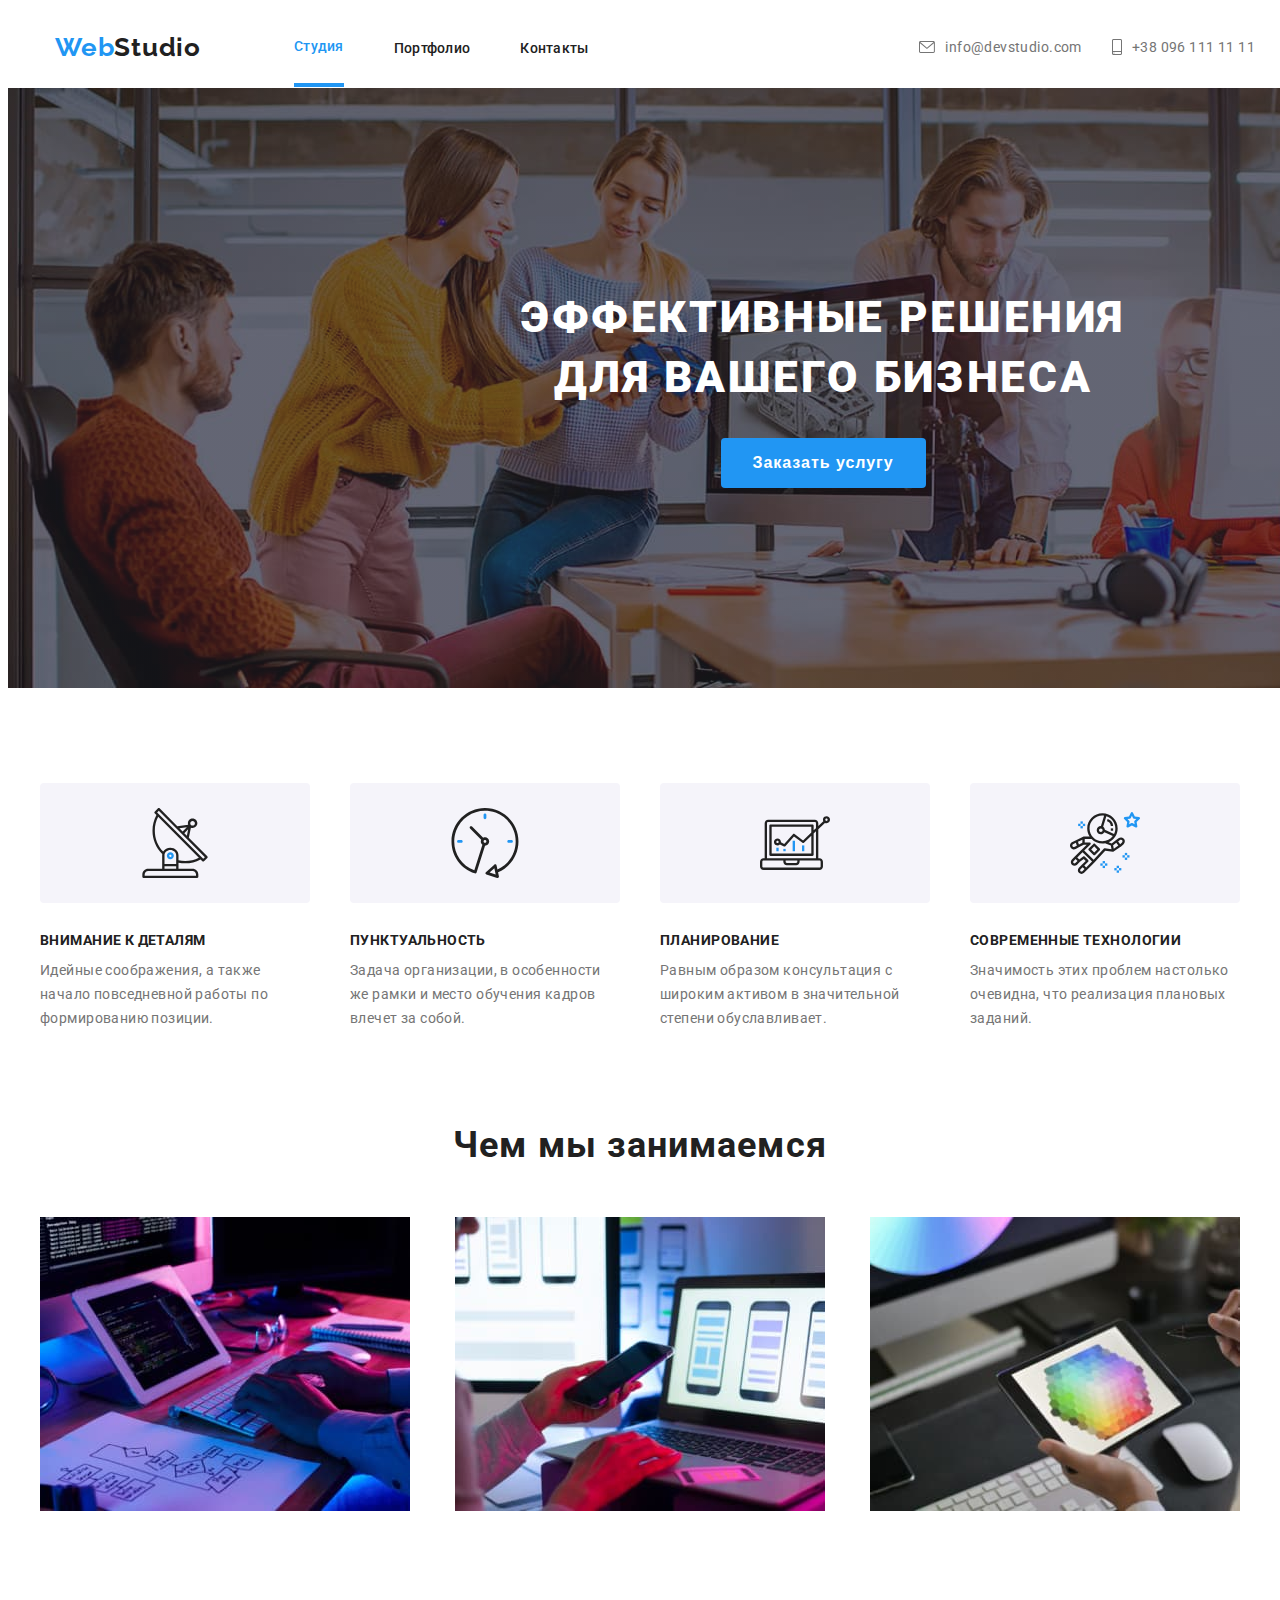
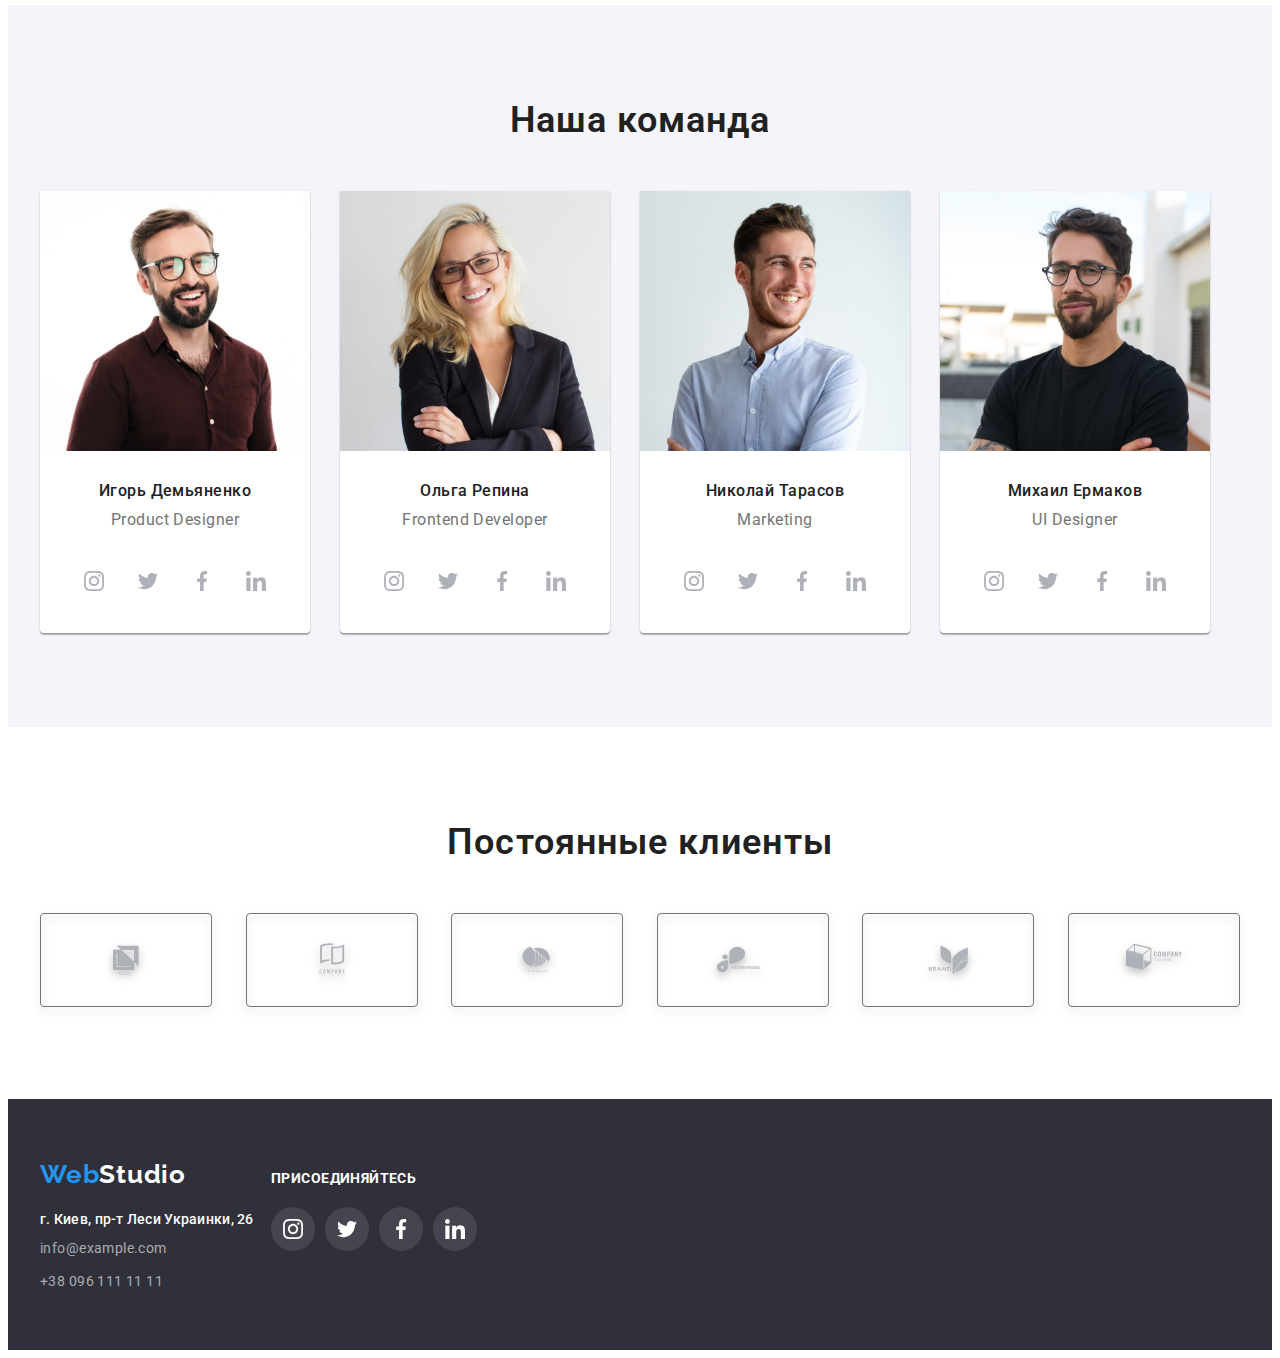
==== index.html @ 682fd013 "start" ====
<!DOCTYPE html>
<html lang="ru">

<head>
    <meta charset="UTF-8">
    <meta http-equiv="X-UA-Compatible" content="IE=edge">
    <meta name="viewport" content="width=device-width, initial-scale=1.0">
    <title>WebStudio</title>
    <link rel="preconnect" href="https://fonts.gstatic.com">
    <link href="https://fonts.googleapis.com/css2?family=Raleway:wght@400;500;600;700&family=Roboto:wght@400;700&display=swap" rel="stylesheet">
    <link rel="stylesheet" href="https://cdnjs.cloudflare.com/ajax/libs/modern-normalize/1.1.0/modern-normalize.min.css"
        integrity="sha512-wpPYUAdjBVSE4KJnH1VR1HeZfpl1ub8YT/NKx4PuQ5NmX2tKuGu6U/JRp5y+Y8XG2tV+wKQpNHVUX03MfMFn9Q=="
        crossorigin="anonymous" referrerpolicy="no-referrer" />
    <link rel="stylesheet" href="./css/styles.css">
</head>

<body>
    <!-- HEADER -->
    <header class="header container">
        <div class="container header-container">
            <nav class="navigation">
                <a class="logo link" href="./"> <span class="logo-span">
                    Web</span>Studio
                </a>
                <ul class="menu list">
                    <li class="menu-item current">
                        <a class="menu-link link current" href="./index.html">Студия</a>
                    </li>
                    <li class="menu-item">
                        <a class="menu-link link " href="./portfolio.html">Портфолио</a>
                    </li>
                    <li class="menu-item">
                        <a class="menu-link link" href="#contact">Контакты</a>
                    </li>
                </ul>
            </nav>
            
        <ul class="menu-contact list">
            <li class="menu-contact-link">
                <a class="mail-link link header-link" href="mailto:info@devstudio.com">
                    <svg class="contact-link-item header-link" width="16px" height="12px">
                        <use href="./images/sprite.svg#envelope"></use>
                    </svg>
                    info@devstudio.com  
                </a>
            </li>
            <li class="menu-contact-link">
                <a class="tel-link link header-link" href="tell:+380961111111">
                    <svg class="contact-link-item header-link" width="10px" height="16px">
                        <use href="./images/sprite.svg#smartphone"></use>
                    </svg>
                    +38 096 111 11 11</a>
            </li>
        </ul>
        </div>
    </header>

    <main>

        <!-- HERO -->
        <section class="container hero-container">
            <h1 class="hero-title">Эффективные решения для вашего бизнеса</h1>
            <button class="modal-btn hero-btn" type="button">Заказать услугу</button>
        </section>
        

        <!-- SERVICES -->
        <section class="SERVICES section">
            <div class="container ">
                <ul class="list services-container">
                    <li class="serveces-box">
                        <a href="" class="serveces-box-link link">
                            <svg class="serveces-box-item">
                                <use href="./images/sprite.svg#antenna"></use>
                            </svg>
                        </a>
                        <h3 class="services-title">Внимание к деталям</h3>
                        <p class="services-description">Идейные соображения, а также начало повседневной работы по формированию позиции.</p>
                    </li>
    
                    <li class="serveces-box">
                        <a href="" class="serveces-box-link link">
                            <svg class="serveces-box-item">
                                <use href="./images/sprite.svg#clock"></use>
                            </svg>
                        </a>
                        <h3 class="services-title">Пунктуальность</h3>
                        <p class="services-description">Задача организации, в особенности же рамки и место обучения кадров влечет за собой.</p>
                    </li>
    
                    <li class="serveces-box">
                        <a href="" class="serveces-box-link link">
                            <svg class="serveces-box-item">
                                <use href="./images/sprite.svg#diagram"></use>
                            </svg>
                        </a> 
                        <h3 class="services-title">Планирование</h3>
                        <p class="services-description">Равным образом консультация с широким активом в значительной степени обуславливает.</p>
                    </li>
    
                    <li class="serveces-box">
                        <a href="" class="serveces-box-link link">
                            <svg class="serveces-box-item">
                                <use href="./images/sprite.svg#astronaut"></use>
                            </svg>
                        </a>
                        <h3 class="services-title">Современные технологии</h3>
                        <p class="services-description">Значимость этих проблем настолько очевидна, что реализация плановых заданий.</p>
                    </li>
                </ul>
            </div>
        </section>

        <!-- ABOUT -->
        <section class="about section">
            <div class="container">
                <h2 class="about-title">Чем мы занимаемся</h2>
                <ul class="list about-container">
                    <li class=""><img src="./images/WebStudio_files/photo1.jpg" alt="работа за компьютером" width="370" height="294"></li>
                    <li class=""><img src="./images/WebStudio_files/photo2.jpg" alt="подбор интерфейса" width="370" height="294"></li>
                    <li class=""><img src="./images/WebStudio_files/photo3.jpg" alt="подбор градиента" width="370" height="294"></li>
                </ul>
            </div>
            
            
        </section>
        <!-- TEAM -->
        <section class="team section">
            <div class="container team-section">
                <h2 class="team-title">Наша команда</h2>
                <ul class="list team-container">
                    <li class="team-box">
                        <img src="./images/WebStudio_files/IgorD.jpg" alt="Игорь Демьяненко" width="270" height="260">
                        <div class="team-list-content">
                            <h3 class="team-name-title">Игорь Демьяненко</h3>
                            <p class="team-description" lang="en">Product Designer</p>
                            <ul class="social-list list">
                                <li href="" class="social-list-item">
                                    <a href="" class="social-list-link">
                                        <svg class="social-list-icon">
                                            <use href="./images/sprite.svg#instagram"></use>
                                        </svg>
                                    </a>
                                </li>
                                <li href="" class="social-list-item">
                                    <a href="" class="social-list-link">
                                        <svg class="social-list-icon">
                                            <use href="./images/sprite.svg#twitter"></use>
                                        </svg>
                                    </a>
                                </li>
                                <li href="" class="social-list-item">
                                    <a href="" class="social-list-link">
                                        <svg class="social-list-icon">
                                            <use href="./images/sprite.svg#facebook"></use>
                                        </svg>
                                    </a>
                                </li>
                                <li href="" class="social-list-item">
                                    <a href="" class="social-list-link">
                                        <svg class="social-list-icon">
                                            <use href="./images/sprite.svg#linkedin"></use>
                                        </svg>
                                    </a>
                                </li>
                            </ul>
                        </div>
                        
                    </li>
                    <li class="team-box">
                        <img src="./images/WebStudio_files/Olga.jpg" alt="Ольга Репина" width="270" height="260">
                        <div class="team-list-content">
                            <h3 class="team-name-title">Ольга Репина</h3>
                            <p class="team-description" lang="en">Frontend Developer</p>
                            <ul class="social-list list">
                                <li href="" class="social-list-item">
                                    <a href="" class="social-list-link">
                                        <svg class="social-list-icon">
                                            <use href="./images/sprite.svg#instagram"></use>
                                        </svg>
                                    </a>
                                </li>
                                <li href="" class="social-list-item">
                                    <a href="" class="social-list-link">
                                        <svg class="social-list-icon">
                                            <use href="./images/sprite.svg#twitter"></use>
                                        </svg>
                                    </a>
                                </li>
                                <li href="" class="social-list-item">
                                    <a href="" class="social-list-link">
                                        <svg class="social-list-icon">
                                            <use href="./images/sprite.svg#facebook"></use>
                                        </svg>
                                    </a>
                                </li>
                                <li href="" class="social-list-item">
                                    <a href="" class="social-list-link">
                                        <svg class="social-list-icon">
                                            <use href="./images/sprite.svg#linkedin"></use>
                                        </svg>
                                    </a>
                                </li>
                            </ul>
                        </div>
                        
                    </li>
                    <li class="team-box">
                        <img src="./images/WebStudio_files/Nikolay.jpg" alt="Николай Тарасов" width="270" height="260">
                        <div class="team-list-content">
                            <h3 class="team-name-title">Николай Тарасов</h3>
                            <p class="team-description" lang="en">Marketing</p>
                            <ul class="social-list list">
                                <li href="" class="social-list-item">
                                    <a href="" class="social-list-link">
                                        <svg class="social-list-icon">
                                            <use href="./images/sprite.svg#instagram"></use>
                                        </svg>
                                    </a>
                                </li>
                                <li href="" class="social-list-item">
                                    <a href="" class="social-list-link">
                                        <svg class="social-list-icon">
                                            <use href="./images/sprite.svg#twitter"></use>
                                        </svg>
                                    </a>
                                </li>
                                <li href="" class="social-list-item">
                                    <a href="" class="social-list-link">
                                        <svg class="social-list-icon">
                                            <use href="./images/sprite.svg#facebook"></use>
                                        </svg>
                                    </a>
                                </li>
                                <li href="" class="social-list-item">
                                    <a href="" class="social-list-link">
                                        <svg class="social-list-icon">
                                            <use href="./images/sprite.svg#linkedin"></use>
                                        </svg>
                                    </a>
                                </li>
                            </ul>
                        </div>
                        
                    </li>
                    <li class="team-box">
                        <img src="./images/WebStudio_files/Mihail.jpg" alt="Михаил Ермаков" width="270" height="260">
                        <div class="team-list-content">
                            <h2 class="team-name-title">Михаил Ермаков</h2>
                            <p class="team-description" lang="en">UI Designer</p>
                            <ul class="social-list list">
                                <li href="" class="social-list-item">
                                    <a href="" class="social-list-link">
                                        <svg class="social-list-icon">
                                            <use href="./images/sprite.svg#instagram"></use>
                                        </svg>
                                    </a>
                                </li>
                                <li href="" class="social-list-item">
                                    <a href="" class="social-list-link">
                                        <svg class="social-list-icon">
                                            <use href="./images/sprite.svg#twitter"></use>
                                        </svg>
                                    </a>
                                </li>
                                <li href="" class="social-list-item">
                                    <a href="" class="social-list-link">
                                        <svg class="social-list-icon">
                                            <use href="./images/sprite.svg#facebook"></use>
                                        </svg>
                                    </a>
                                </li>
                                <li href="" class="social-list-item">
                                    <a href="" class="social-list-link">
                                        <svg class="social-list-icon">
                                            <use href="./images/sprite.svg#linkedin"></use>
                                        </svg>
                                    </a>
                                </li>
                            </ul>
                        </div>
                        
                    </li>
                </ul>
            </div>
        </section>
        <!--clients-->
        <section class="section container client">
            <div>
                <h2 class="clients-title">Постоянные клиенты</h2>
            <ul class="clients list">
                <li class="client-item">
                    <a href="" class="client-list-link">
                        <svg class="client-item-icon">
                            <use href="././images/sprite.svg#client1"></use>
                        </svg>
                    </a>
                </li>
                <li class="client-item">
                    <a href="" class="client-list-link">
                        <svg class="client-item-icon">
                            <use href="././images/sprite.svg#client2"></use>
                        </svg>
                    </a>
                </li>
                <li class="client-item">
                    <a href="" class="client-list-link">
                        <svg class="client-item-icon">
                            <use href="././images/sprite.svg#client3"></use>
                        </svg>
                    </a>
                </li>
                <li class="client-item">
                    <a href="" class="client-list-link">
                        <svg class="client-item-icon">
                            <use href="././images/sprite.svg#client4"></use>
                        </svg>
                    </a>
                </li>
                <li class="client-item">
                    <a href="" class="client-list-link">
                        <svg class="client-item-icon">
                            <use href="././images/sprite.svg#client5"></use>
                        </svg>
                    </a>
                </li>
                <li class="client-item">
                    <a href="" class="client-list-link">
                        <svg class="client-item-icon">
                            <use href="././images/sprite.svg#client6"></use>
                        </svg>
                    </a>
                </li>
            </ul>
            </div>
            
        </section>

    </main>

    <!-- FOOTER -->
    <footer class="footer">
        <div class="container">
            <div class="footer-container">
                <div class="address-container">
                    <div class="footer-logo">
                        <a class="logo link" href="./"> <span class="logo-span">Web</span>Studio</a>
                    </div>
                    
                    <!-- CONTACT INFORMATION -->
                    <address id="contact" class="address">
                        <ul class="list address-container">
                            <li class="address-item-footer"><a class="address-link link" href="https://goo.gl/maps/P6TTpQ2vvZoRG6vYA" target="_blank" rel="noopener noreferrer">г. Киев, пр-т Леси Украинки, 26</a></li>
                            <li class="address-item-footer"><a class="mail-link link footer-link" href="mailto:info@example.com">info@example.com</a></li>
                            <li class="address-item-footer"><a class="tel-link link footer-link" href="tell:+380961111111">+38 096 111 11 11</a></li>
                        </ul>
                    </address>
                </div>
            <div class="social">
                    <h2 class="footer-title">присоединяйтесь</h2>
                    <ul class="social-list list">
                        <li href="" class="social-list-item">
                            <a href="" class="social-list-link theme-dark">
                                <svg class="social-list-icon theme-dark">
                                    <use href="./images/sprite.svg#instagram"></use>
                                </svg>
                            </a>
                        </li>
                        <li href="" class="social-list-item">
                            <a href="" class="social-list-link theme-dark">
                                <svg class="social-list-icon theme-dark">
                                    <use href="./images/sprite.svg#twitter"></use>
                                </svg>
                            </a>
                        </li>
                        <li href="" class="social-list-item">
                            <a href="" class="social-list-link theme-dark">
                                <svg class="social-list-icon theme-dark">
                                    <use href="./images/sprite.svg#facebook"></use>
                                </svg>
                            </a>
                        </li>
                        <li href="" class="social-list-item">
                            <a href="" class="social-list-link theme-dark">
                                <svg class="social-list-icon theme-dark">
                                    <use href="./images/sprite.svg#linkedin"></use>
                                </svg>
                            </a>
                        </li>
                    </ul>
            </div>
        </div>
        
    </footer>

</body>

</html>
---- css/styles.css ----
:root {
    --main-font: "Roboto", sans-serif;
    --secondary-font: "Raleway", sans-serif;
    --accent-color: #2196F3;
    --main-color: #212121;
    --description-color: #757575;
    --logo-color: #FFFFFF;
    --button-color: #2196F3;
    --button-text-hover-color: #FFFFFF;
    --button-hover-color: #188CE8;
    --bg-color: #2F303A;
    --team-bg:#F5F4FA;
    --bg-btn-portfolio: #F5F4FA;
    --hero-bg: #C4C4C4;
    --social-bg: #AFB1B8;
  }

h1,
h2,
h3,
h4,
h5,
h6,
p {
  margin-top: 0;
  margin-bottom: 0;
}

ul,
ol {
  margin-top: 0;
  margin-bottom: 0;
  padding-left: 0;
}

img {
  display: block;
}
 
.list {
    list-style: none;
}
  
.link {
    text-decoration: none;
    color: var(--main-color);
}

address {
    font-style: normal;
}

body {
    font-family: var(--main-font);
    font-weight: 400;
    color: var(--main-color);
}

.container {
    width: 1200px;
    margin: 0 auto;
    padding-left: 15px;
    padding-right: 15px;
}

.section {
    padding-top: 94px;
}

  /* ============= COMPONENTS ============= */
.modal-btn {
    border-radius: 4px;
    cursor: pointer;
    border: 0;
}
  
  
.modal-btn:hover,
.modal-btn:focus {
    background-color: var(--button-hover-color);
    color: var(--button-text-hover-color);
}
  

/* ============= END COMPONENTS ============= */

/* ============= HEADER ============= */
.header {
    padding-top: 24px;
    padding-bottom: 25px;
    border-bottom: 1px solid #ECECEC;
}

.header-container {
    display: flex;
    align-items: center;
    justify-content: space-between;
    
    
}

.navigation {
    display: flex;
    align-items: center;
}

.menu {
    display: flex;
    align-items: center;
}

.menu-contact {
    display: flex;
    align-items: center;
}

.menu.list{
    cursor: pointer;
}

.menu-contact-link {
    display: flex;
    align-items: center;
    justify-content: center;
}

.menu-contact-link:not(:last-child) {
    margin-right: 30px;
}

.menu-item:not(:last-child) {
    margin-right: 50px;
}

.menu-link {
    font-weight: 500;
    font-size: 14px;
    line-height: 1.14;
    letter-spacing: 0.02em;
}

.header-link {
    color: var(--description-color);
    fill: var(--description-color);
}

.tel-link,
.mail-link {
    font-size: 14px;
    line-height: 1.71;
    letter-spacing: 0.03em;
}

.menu-link:hover,
.menu-link:focus {
  color: var(--accent-color);
}

.mail-link:hover,
.mail-link:focus,
.mail-link:hover .contact-link-item,
.mail-link:focus .contact-link-item {
    color: var(--accent-color);
    fill: var(--accent-color);
}

.tel-link:hover,
.tel-link:focus, 
.tel-link:hover .contact-link-item,
.tel-link:focus .contact-link-item  {
    color: var(--accent-color);
    fill: var(--accent-color);
}

.menu-link.current {
    color: var(--accent-color);
    background-image: url();
}

.contact-link-item {
    display: flex;
    align-items: center;
    justify-content: center;
    margin-right: 10px;
}

.mail-link.header-link {
    display: flex;
    align-items: center;
}

.tel-link.header-link {
    display: flex;
    align-items: center;
}

/*
.mail-link.header-link::before {
    content: url("../images/sprite.svg#envelope");
    display: flex;
    align-items: center;
    width: 16px;
    height: 12px;
    fill: ;
    margin-right: 10px;
}



.tel-link.header-link::before {
    content: url("../images/sprite.svg#smartphone");
    display: block;
    align-content: center;
    width: 10px;
    height: 16px;
    fill: ;
    margin-right: 10px;
}*/

.menu-link.current::after {
    content: "";
    display: block;
    width: auto;
    height: 4px;
    background-color: var(--accent-color);
    position: relative;
    top: 28px;
    left: auto;
    
    
}

/*
*/
.logo {
    margin-right: 93px;
    font-family: var(--secondary-font);
    font-weight: 700;
    font-size: 26px;
    line-height: 1.19;
    letter-spacing: 0.03em;
    /*text-shadow: 0px 4px 4px rgba(0, 0, 0, 0.25);*/
}



.logo-span {
    color: var(--accent-color);
}



/* ============= END HEADER ============= */

/* ============= HERO ============= */
.hero-container {
    display: flex;
    align-items: center;
    flex-direction: column;
    width: 1600px;
    background-color: var(--hero-bg);
    background-image: linear-gradient(
        rgba(47, 48, 58, 0.4),
        rgba(47, 48, 58, 0.4)
        ), 
        url(../images/Hero/hero.jpg);
    padding-top: 200px;
    padding-bottom: 200px;

    position: relative;
    bottom: 1px;
    right: auto;
}

.hero-title {
    width: 700px;
    font-weight: 900;
    font-size: 44px;
    line-height: 1.36;
    text-align: center;
    letter-spacing: 0.06em;
    text-transform: uppercase;
    color: var(--button-text-hover-color);
    margin-bottom: 30px;
    
    
}

.hero-btn {
    padding: 10px 32px;
    font-weight: 700;
    font-size: 16px;
    line-height: 1.88;
    text-align: center;
    letter-spacing: 0.06em;
    background-color: var(--button-color);
    color: var(--button-text-hover-color);
}

.btn-container {
    margin-bottom: 50px;
}

.portfolio-conteiner {
    margin-bottom: 94px;
}

/* ============= END HERO ============= */

/* ============= SERVICES ============= */

/*svg*/
.serveces-box-link {
    display: flex;
    align-items: center;
    justify-content: center;
    width: 270px;
    height: 120px;
    margin-bottom: 30px;
    background-color: var(--team-bg);
    border-radius: 4px;
}

.serveces-box-item {
    
    width: 70px;
    height: 70px;
}
/*svg end*/


.services-container {
    display: flex;
    flex-wrap: wrap;
    justify-content: space-between;
}

.services-title {
    font-weight: 700;
    font-size: 14px;
    line-height: 1.14;
    letter-spacing: 0.03em;
    text-transform: uppercase;
    margin-bottom: 10px;
    
}

.services-description {
    font-size: 14px;
    line-height: 1.71;
    letter-spacing: 0.03em;
    color: var(--description-color);
}

.serveces-box {
    width: 270px;
}

/* ============= END SERVICES ============= */

/* ============= ABOUT ============= */
.about-container {
    display: flex;
    justify-content: space-between;
    margin-bottom: 94px;
}

.about-title {
    font-weight: 700;
    font-size: 36px;
    line-height: 1.17;
    text-align: center;
    letter-spacing: 0.03em;
    margin-bottom: 50px;
}

/* ============= END ABOUT ============= */

/* ============= TEAM ============= */

/*svg*/

.social-list {
    display: flex;
    justify-content: space-between;
}

.social-list-icon {
    width: 20px;
    height: 20px;
    fill: var(--social-bg);
}

.social-list-link {
    display: flex;
    align-items: center;
    justify-content: center;
    width: 44px;
    height: 44px;
    border-radius: 50%;
    background-color: var(--logo-color);
}



.social-list-link:hover,
.social-list-link:focus,
.social-list-link:hover .social-list-icon,
.social-list-link:focus .social-list-icon {
    fill: #ffffff;
    background-color: var(--accent-color);
}

/*svg end*/

.team-list-content {
    padding-top: 30px;
    padding-bottom: 30px;
    padding-left: 32px;
    padding-right: 32px;
}

.team-container {
    display: flex;
    flex-wrap: wrap;
    margin-left: -30px;
    margin-top: -30px;
}


.team-box {
    margin-top: 30px;
    margin-left: 30px;
    background-color: var(--logo-color);
    border-radius: 0px 0px 4px 4px;
    box-shadow: 0px 1px 3px rgba(0, 0, 0, 0.12), 0px 1px 1px rgba(0, 0, 0, 0.14), 0px 2px 1px rgba(0, 0, 0, 0.2);
}


.team-section {
    padding-bottom: 94px;
}

.team {
    background-color: var(--team-bg);
}

.team-title {
    font-weight: 600;
    font-size: 36px;
    line-height: 1.17;
    text-align: center;
    letter-spacing: 0.03em;
    margin-bottom: 50px;
}

.team-name-title {
    /*padding-top: 30px;*/
    margin-bottom: 10px;
    font-weight: 500;
    font-size: 16px;
    line-height: 1.19;
    text-align: center;
    letter-spacing: 0.03em;
}

.team-description {
    /*margin-top: 10px;*/
    margin-bottom: 30px;
    font-size: 16px;
    line-height: 1.19;
    text-align: center;
    letter-spacing: 0.03em;
    color: var(--description-color);
}

/* ============= END TEAM ============= */

/*============== clients ==============*/

/*svg*/

.client-item {
    display: flex;
    /*flex-direction: column;*/
    

    width: 170px;
    height: 92px;
    fill: var(--description-color);
    border: 1px solid;
    color: var(--description-color);
    border-radius: 4px;
    filter: drop-shadow(0px 4px 4px rgba(0, 0, 0, 0.25));
}

.client-list-link {
    display: flex;
    justify-content:center;
    align-items: center;
    width: 100%;
    height: 100%;
    /*flex-direction: column;
    justify-content:center;
    align-items: center;*/
}

.client-item-icon {
    width: 106px;
    height: 60px;
    fill: var(--social-bg);
    /*border: 1px solid;
    color: var(--description-color);
    border-radius: 4px;*/
}

.client-item:hover,
.client-item:hover .client-item-icon,
.client-item:focus,
.client-item:focus .client-item-icon {
    fill: var(--accent-color);
    color: var(--accent-color);
}

/*svg end*/

.section.client {
    padding-bottom: 92px;
}

.clients {
    display: flex;
    align-items: center;
    justify-content: space-between;
    /*padding-bottom: 94px;*/
}

.clients-title {
    font-weight: 600;
    font-size: 36px;
    line-height: 1.17;
    text-align: center;
    letter-spacing: 0.03em;

    margin-bottom: 50px;
}

/*============== clients end ==============*/

/* ============= FOOTER ============= */

.footer-title {
    font-weight: bold;
    font-size: 14px;
    line-height: 1.14;
    letter-spacing: 0.03em;
    text-transform: uppercase;

    color: var(--logo-color);
    margin-bottom: 20px;
    /*padding-top: 9px;*/
}

.footer {
    /*height: 251px;*/
    background-color: var(--bg-color);
    padding-top: 60px;
    padding-bottom: 60px;
}

.footer-container {
    display: inline-flex;
    align-items: baseline;
    /*height: 130px;
    
    flex-direction: column;
    flex-wrap: wrap;
    justify-content: left;*/
}

/*.address-container {
    height: 131px;
}*/

.address-item-footer:not(:last-child) {
    margin-bottom: 9px;
}

.mail-link.footer-link,
.tel-link.footer-link {
    color: rgba(255, 255, 255, 0.6);
}
.address-link {
    font-weight: 500;
    font-size: 14px;
    line-height: 1.14;
    letter-spacing: 0.02em;
    color: var(--logo-color);
    
}

.footer-logo .logo {
    color: var(--logo-color);
    
}
.footer-logo {
    /*display: flex;*/
    width: 150px;
    height: 30px;
    margin-bottom: 20px;
}

.social {
    /*display: flex;
    flex-direction: column;*/
    width: 206px;
    /*height: 80px;*/
}

.address {
    /*display: flex;*/
    width: 231px;
    height: 81px;
    /*flex-direction: column;*/
}

.social-list-link.theme-dark {
    background-color: rgba(255, 255, 255, 0.1);;
}

.social-list-link.theme-dark:hover {
    background-color: var(--accent-color);
}

.social-list-icon.theme-dark {
    fill: var(--logo-color);
}

/* ============= END FOOTER ============= */

/* ============= CONTACT INFORMATION ============= */

/* =============  CONTACT INFORMATION ============= */


/* ============= PORTFOLIO PAGE ============= */

.portfolio-btn {
    padding: 6px 22px;
    font-weight: 500;
    font-size: 16px;
    line-height: 1.63;
    text-align: center;
    letter-spacing: 0.03em;
    cursor: pointer;
    background-color: var(--bg-btn-portfolio);
}


.portfolio-btn-list {
    display: flex;
    align-items: center;
    justify-content: center;
}

.portfolio-btn-item {
    box-shadow: 0px 3px 1px rgba(0, 0, 0, 0.1), 0px 1px 2px rgba(0, 0, 0, 0.08), 0px 2px 2px rgba(0, 0, 0, 0.12);
    border-radius: 4px;
}

.portfolio-btn-item:not(:last-child) {
    margin-right: 8px;
}

.portfolio-list {
    display: flex;
    flex-wrap: wrap;
    margin-top: -30px;
    margin-left: -30px;
    
}

.portfolio-box {
    background: #FFFFFF;
    border: 1px solid #EEEEEE;
    box-sizing: border-box;
    margin-top: 30px;
    margin-left: 30px;
}

.portfolio-box:hover,
.portfolio-box:focus {
    box-shadow: 0px 1px 1px 
    rgba(0, 0, 0, 0.12), 
    0px 4px 4px rgba(0, 0, 0, 0.06), 
    1px 4px 6px rgba(0, 0, 0, 0.16);
}

.portfolio-text {
    padding: 20px 24px;
    border: ;

}

.portfolio-imeg-title {
    margin-bottom: 4px;
    font-weight: 700;
    font-size: 18px;
    line-height: 2;
    letter-spacing: 0.06em;
}

.portfolio-image-decription {
    font-size: 16px;
    line-height: 1.87;
    letter-spacing: 0.03em;
    color: var(--description-color);
}

/* ============= END PORTFOLIO PAGE ============= */


/*svg*/

/*svg end*/
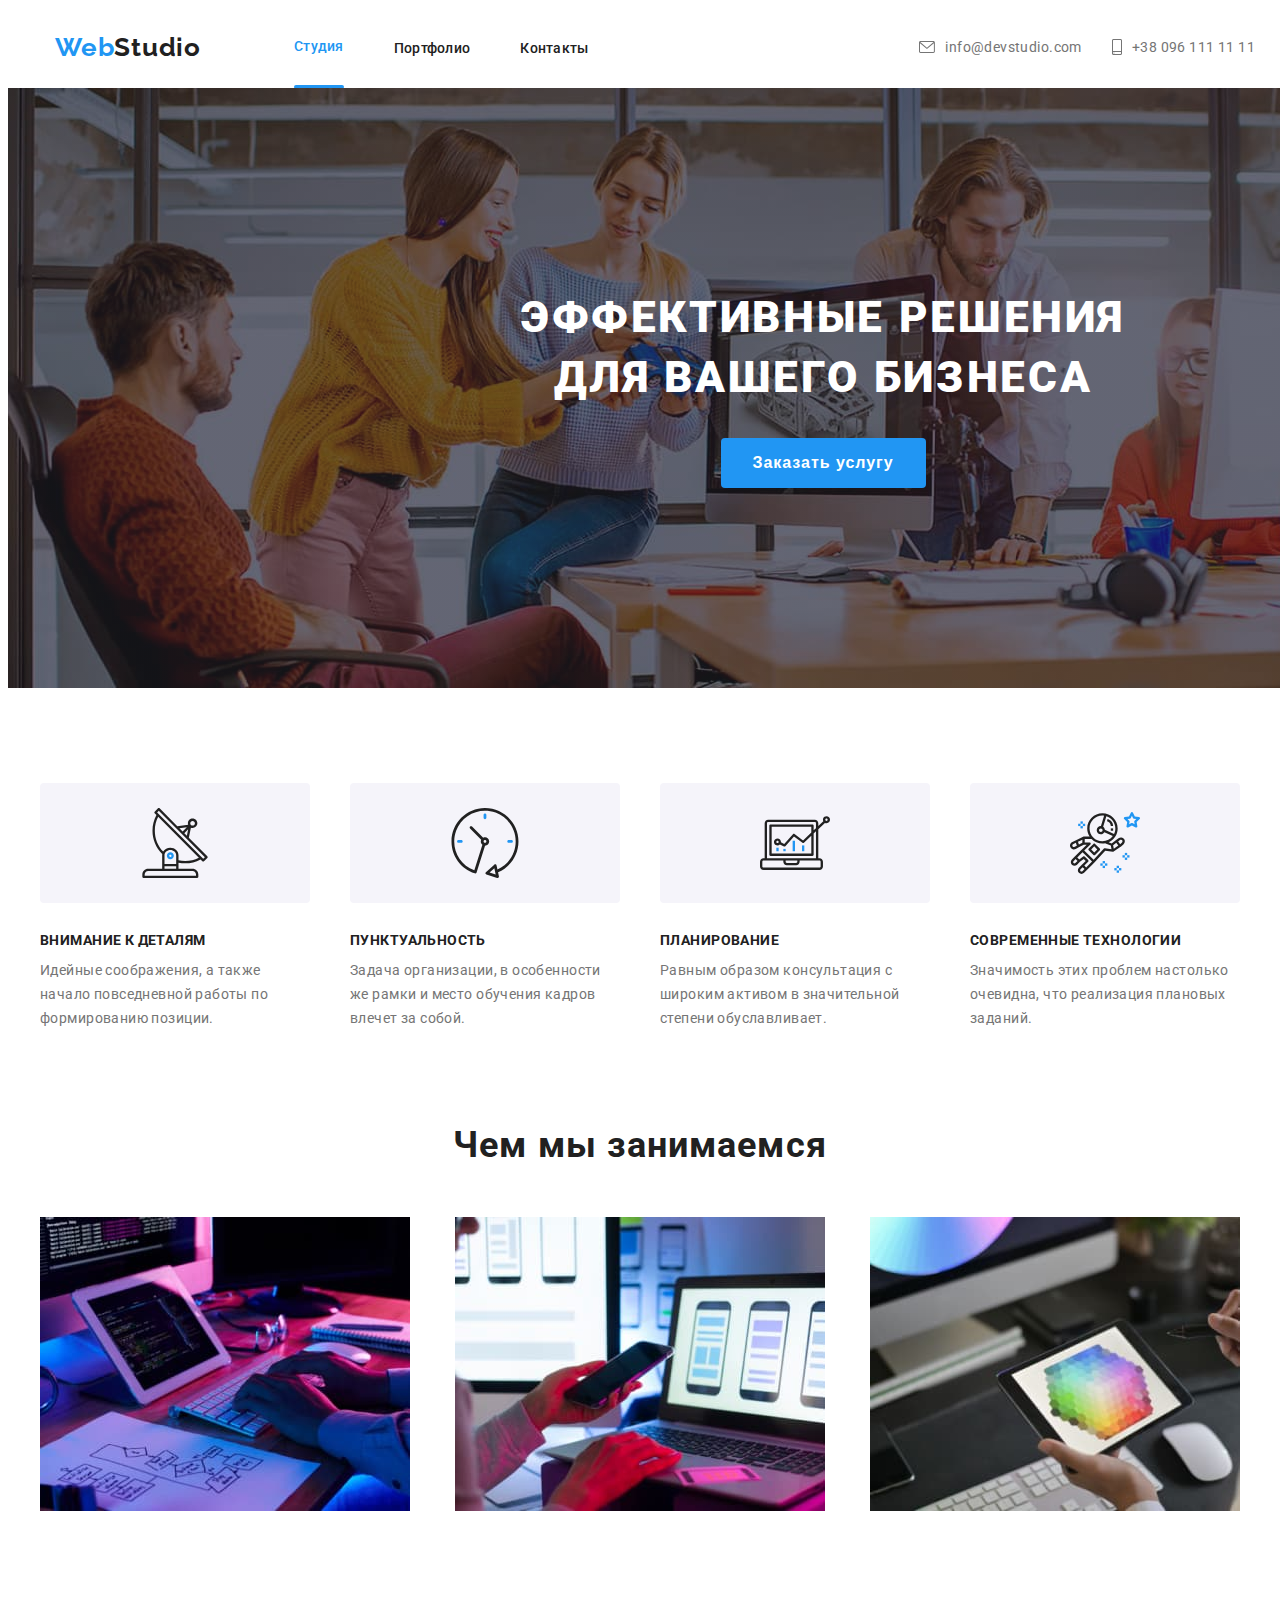
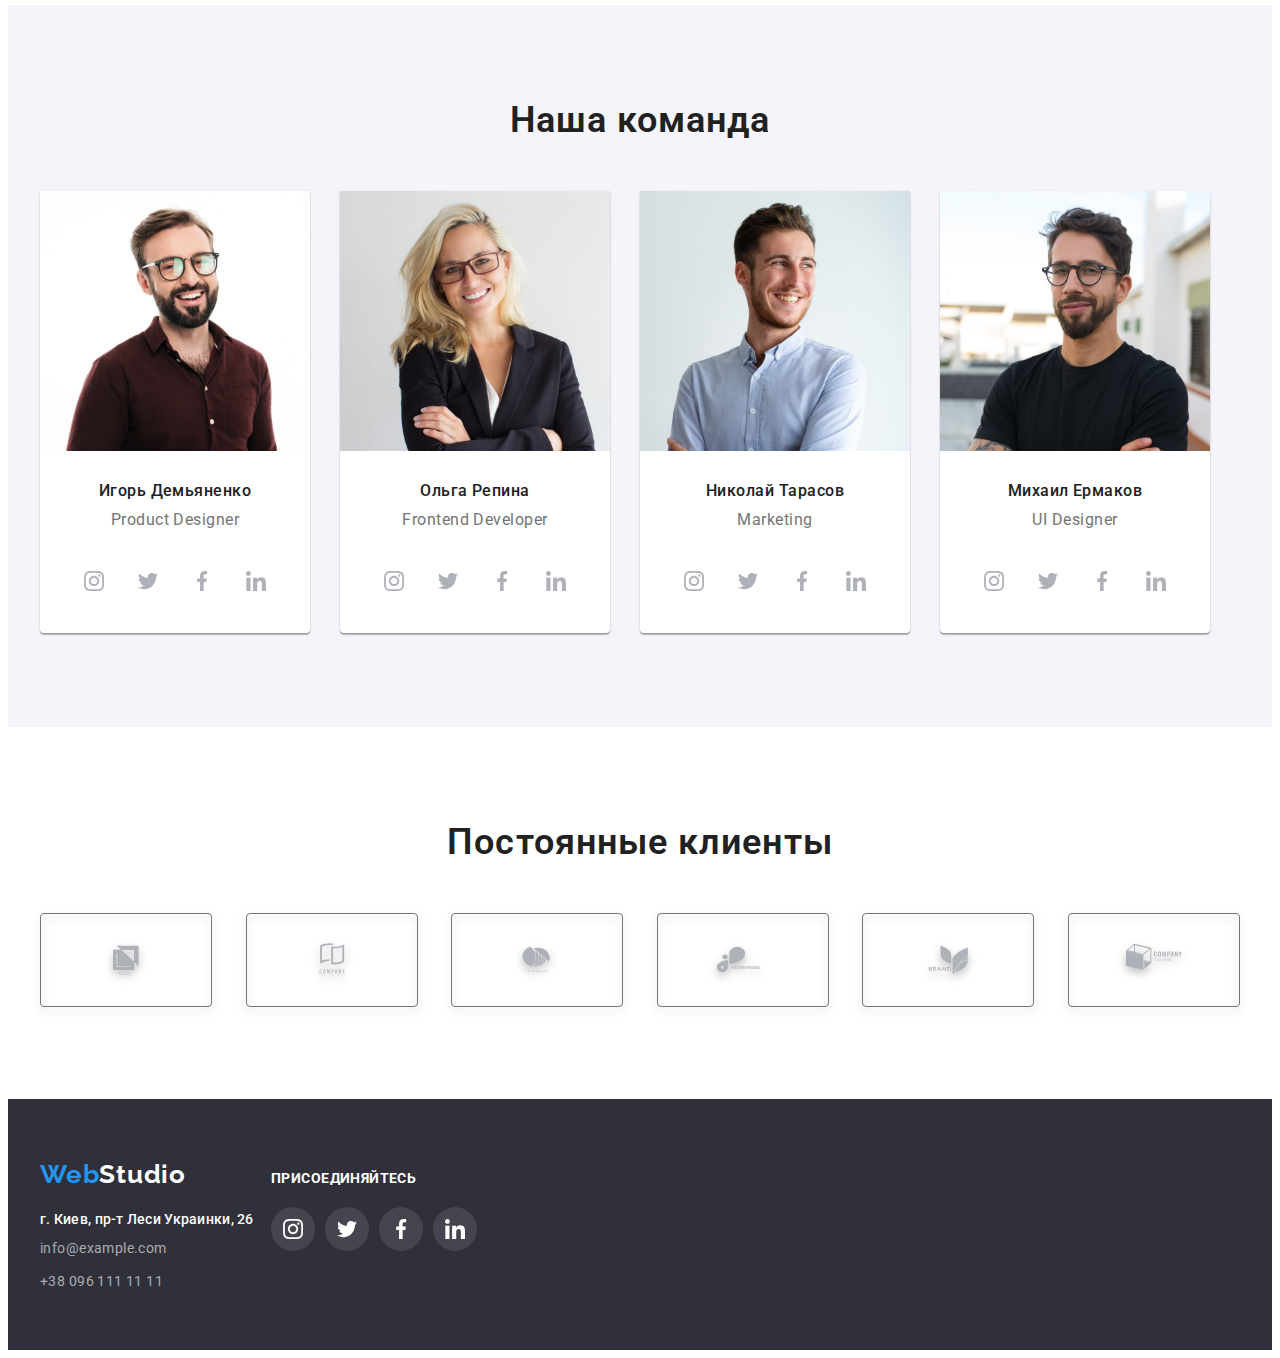
==== commit 061300dc: "dz5 2310100721" ====
--- a/index.html
+++ b/index.html
@@ -7,7 +7,9 @@
     <meta name="viewport" content="width=device-width, initial-scale=1.0">
     <title>WebStudio</title>
     <link rel="preconnect" href="https://fonts.gstatic.com">
-    <link href="https://fonts.googleapis.com/css2?family=Raleway:wght@400;500;600;700&family=Roboto:wght@400;700&display=swap" rel="stylesheet">
+    <link
+        href="https://fonts.googleapis.com/css2?family=Raleway:wght@400;500;600;700&family=Roboto:wght@400;700&display=swap"
+        rel="stylesheet">
     <link rel="stylesheet" href="https://cdnjs.cloudflare.com/ajax/libs/modern-normalize/1.1.0/modern-normalize.min.css"
         integrity="sha512-wpPYUAdjBVSE4KJnH1VR1HeZfpl1ub8YT/NKx4PuQ5NmX2tKuGu6U/JRp5y+Y8XG2tV+wKQpNHVUX03MfMFn9Q=="
         crossorigin="anonymous" referrerpolicy="no-referrer" />
@@ -20,7 +22,7 @@
         <div class="container header-container">
             <nav class="navigation">
                 <a class="logo link" href="./"> <span class="logo-span">
-                    Web</span>Studio
+                        Web</span>Studio
                 </a>
                 <ul class="menu list">
                     <li class="menu-item current">
@@ -34,24 +36,24 @@
                     </li>
                 </ul>
             </nav>
-            
-        <ul class="menu-contact list">
-            <li class="menu-contact-link">
-                <a class="mail-link link header-link" href="mailto:info@devstudio.com">
-                    <svg class="contact-link-item header-link" width="16px" height="12px">
-                        <use href="./images/sprite.svg#envelope"></use>
-                    </svg>
-                    info@devstudio.com  
-                </a>
-            </li>
-            <li class="menu-contact-link">
-                <a class="tel-link link header-link" href="tell:+380961111111">
-                    <svg class="contact-link-item header-link" width="10px" height="16px">
-                        <use href="./images/sprite.svg#smartphone"></use>
-                    </svg>
-                    +38 096 111 11 11</a>
-            </li>
-        </ul>
+
+            <ul class="menu-contact list">
+                <li class="menu-contact-link">
+                    <a class="mail-link link header-link" href="mailto:info@devstudio.com">
+                        <svg class="contact-link-item header-link" width="16px" height="12px">
+                            <use href="./images/sprite.svg#envelope"></use>
+                        </svg>
+                        info@devstudio.com
+                    </a>
+                </li>
+                <li class="menu-contact-link">
+                    <a class="tel-link link header-link" href="tell:+380961111111">
+                        <svg class="contact-link-item header-link" width="10px" height="16px">
+                            <use href="./images/sprite.svg#smartphone"></use>
+                        </svg>
+                        +38 096 111 11 11</a>
+                </li>
+            </ul>
         </div>
     </header>
 
@@ -60,9 +62,9 @@
         <!-- HERO -->
         <section class="container hero-container">
             <h1 class="hero-title">Эффективные решения для вашего бизнеса</h1>
-            <button class="modal-btn hero-btn" type="button">Заказать услугу</button>
+            <button class="modal-btn hero-btn" data-modal-open type="button">Заказать услугу</button>
         </section>
-        
+
 
         <!-- SERVICES -->
         <section class="SERVICES section">
@@ -75,9 +77,10 @@
                             </svg>
                         </a>
                         <h3 class="services-title">Внимание к деталям</h3>
-                        <p class="services-description">Идейные соображения, а также начало повседневной работы по формированию позиции.</p>
-                    </li>
-    
+                        <p class="services-description">Идейные соображения, а также начало повседневной работы по
+                            формированию позиции.</p>
+                    </li>
+
                     <li class="serveces-box">
                         <a href="" class="serveces-box-link link">
                             <svg class="serveces-box-item">
@@ -85,19 +88,21 @@
                             </svg>
                         </a>
                         <h3 class="services-title">Пунктуальность</h3>
-                        <p class="services-description">Задача организации, в особенности же рамки и место обучения кадров влечет за собой.</p>
-                    </li>
-    
+                        <p class="services-description">Задача организации, в особенности же рамки и место обучения
+                            кадров влечет за собой.</p>
+                    </li>
+
                     <li class="serveces-box">
                         <a href="" class="serveces-box-link link">
                             <svg class="serveces-box-item">
                                 <use href="./images/sprite.svg#diagram"></use>
                             </svg>
-                        </a> 
+                        </a>
                         <h3 class="services-title">Планирование</h3>
-                        <p class="services-description">Равным образом консультация с широким активом в значительной степени обуславливает.</p>
-                    </li>
-    
+                        <p class="services-description">Равным образом консультация с широким активом в значительной
+                            степени обуславливает.</p>
+                    </li>
+
                     <li class="serveces-box">
                         <a href="" class="serveces-box-link link">
                             <svg class="serveces-box-item">
@@ -105,7 +110,8 @@
                             </svg>
                         </a>
                         <h3 class="services-title">Современные технологии</h3>
-                        <p class="services-description">Значимость этих проблем настолько очевидна, что реализация плановых заданий.</p>
+                        <p class="services-description">Значимость этих проблем настолько очевидна, что реализация
+                            плановых заданий.</p>
                     </li>
                 </ul>
             </div>
@@ -116,13 +122,16 @@
             <div class="container">
                 <h2 class="about-title">Чем мы занимаемся</h2>
                 <ul class="list about-container">
-                    <li class=""><img src="./images/WebStudio_files/photo1.jpg" alt="работа за компьютером" width="370" height="294"></li>
-                    <li class=""><img src="./images/WebStudio_files/photo2.jpg" alt="подбор интерфейса" width="370" height="294"></li>
-                    <li class=""><img src="./images/WebStudio_files/photo3.jpg" alt="подбор градиента" width="370" height="294"></li>
+                    <li class=""><img src="./images/WebStudio_files/photo1.jpg" alt="работа за компьютером" width="370"
+                            height="294"></li>
+                    <li class=""><img src="./images/WebStudio_files/photo2.jpg" alt="подбор интерфейса" width="370"
+                            height="294"></li>
+                    <li class=""><img src="./images/WebStudio_files/photo3.jpg" alt="подбор градиента" width="370"
+                            height="294"></li>
                 </ul>
             </div>
-            
-            
+
+
         </section>
         <!-- TEAM -->
         <section class="team section">
@@ -165,7 +174,7 @@
                                 </li>
                             </ul>
                         </div>
-                        
+
                     </li>
                     <li class="team-box">
                         <img src="./images/WebStudio_files/Olga.jpg" alt="Ольга Репина" width="270" height="260">
@@ -203,7 +212,7 @@
                                 </li>
                             </ul>
                         </div>
-                        
+
                     </li>
                     <li class="team-box">
                         <img src="./images/WebStudio_files/Nikolay.jpg" alt="Николай Тарасов" width="270" height="260">
@@ -241,7 +250,7 @@
                                 </li>
                             </ul>
                         </div>
-                        
+
                     </li>
                     <li class="team-box">
                         <img src="./images/WebStudio_files/Mihail.jpg" alt="Михаил Ермаков" width="270" height="260">
@@ -279,61 +288,61 @@
                                 </li>
                             </ul>
                         </div>
-                        
+
                     </li>
                 </ul>
             </div>
         </section>
         <!--clients-->
-        <section class="section container client">
-            <div>
+        <section class="section container">
+            <div class="client">
                 <h2 class="clients-title">Постоянные клиенты</h2>
-            <ul class="clients list">
-                <li class="client-item">
-                    <a href="" class="client-list-link">
-                        <svg class="client-item-icon">
-                            <use href="././images/sprite.svg#client1"></use>
-                        </svg>
-                    </a>
-                </li>
-                <li class="client-item">
-                    <a href="" class="client-list-link">
-                        <svg class="client-item-icon">
-                            <use href="././images/sprite.svg#client2"></use>
-                        </svg>
-                    </a>
-                </li>
-                <li class="client-item">
-                    <a href="" class="client-list-link">
-                        <svg class="client-item-icon">
-                            <use href="././images/sprite.svg#client3"></use>
-                        </svg>
-                    </a>
-                </li>
-                <li class="client-item">
-                    <a href="" class="client-list-link">
-                        <svg class="client-item-icon">
-                            <use href="././images/sprite.svg#client4"></use>
-                        </svg>
-                    </a>
-                </li>
-                <li class="client-item">
-                    <a href="" class="client-list-link">
-                        <svg class="client-item-icon">
-                            <use href="././images/sprite.svg#client5"></use>
-                        </svg>
-                    </a>
-                </li>
-                <li class="client-item">
-                    <a href="" class="client-list-link">
-                        <svg class="client-item-icon">
-                            <use href="././images/sprite.svg#client6"></use>
-                        </svg>
-                    </a>
-                </li>
-            </ul>
+                <ul class="clients list">
+                    <li class="client-item">
+                        <a href="" class="client-list-link">
+                            <svg class="client-item-icon">
+                                <use href="././images/sprite.svg#client1"></use>
+                            </svg>
+                        </a>
+                    </li>
+                    <li class="client-item">
+                        <a href="" class="client-list-link">
+                            <svg class="client-item-icon">
+                                <use href="././images/sprite.svg#client2"></use>
+                            </svg>
+                        </a>
+                    </li>
+                    <li class="client-item">
+                        <a href="" class="client-list-link">
+                            <svg class="client-item-icon">
+                                <use href="././images/sprite.svg#client3"></use>
+                            </svg>
+                        </a>
+                    </li>
+                    <li class="client-item">
+                        <a href="" class="client-list-link">
+                            <svg class="client-item-icon">
+                                <use href="././images/sprite.svg#client4"></use>
+                            </svg>
+                        </a>
+                    </li>
+                    <li class="client-item">
+                        <a href="" class="client-list-link">
+                            <svg class="client-item-icon">
+                                <use href="././images/sprite.svg#client5"></use>
+                            </svg>
+                        </a>
+                    </li>
+                    <li class="client-item">
+                        <a href="" class="client-list-link">
+                            <svg class="client-item-icon">
+                                <use href="././images/sprite.svg#client6"></use>
+                            </svg>
+                        </a>
+                    </li>
+                </ul>
             </div>
-            
+
         </section>
 
     </main>
@@ -346,17 +355,21 @@
                     <div class="footer-logo">
                         <a class="logo link" href="./"> <span class="logo-span">Web</span>Studio</a>
                     </div>
-                    
+
                     <!-- CONTACT INFORMATION -->
                     <address id="contact" class="address">
                         <ul class="list address-container">
-                            <li class="address-item-footer"><a class="address-link link" href="https://goo.gl/maps/P6TTpQ2vvZoRG6vYA" target="_blank" rel="noopener noreferrer">г. Киев, пр-т Леси Украинки, 26</a></li>
-                            <li class="address-item-footer"><a class="mail-link link footer-link" href="mailto:info@example.com">info@example.com</a></li>
-                            <li class="address-item-footer"><a class="tel-link link footer-link" href="tell:+380961111111">+38 096 111 11 11</a></li>
+                            <li class="address-item-footer"><a class="address-link link"
+                                    href="https://goo.gl/maps/P6TTpQ2vvZoRG6vYA" target="_blank"
+                                    rel="noopener noreferrer">г. Киев, пр-т Леси Украинки, 26</a></li>
+                            <li class="address-item-footer"><a class="mail-link link footer-link"
+                                    href="mailto:info@example.com">info@example.com</a></li>
+                            <li class="address-item-footer"><a class="tel-link link footer-link"
+                                    href="tell:+380961111111">+38 096 111 11 11</a></li>
                         </ul>
                     </address>
                 </div>
-            <div class="social">
+                <div class="social">
                     <h2 class="footer-title">присоединяйтесь</h2>
                     <ul class="social-list list">
                         <li href="" class="social-list-item">
@@ -388,11 +401,22 @@
                             </a>
                         </li>
                     </ul>
+                </div>
             </div>
+
+    </footer>
+
+    <div class="backdrop is-hidden" data-modal>
+        <div class="modal">
+            <b type="button" class="close-btn" data-modal-close>
+                <svg class="modal-close data-modal-close">
+                    <use href="./images/sprite.svg#close"></use>
+                </svg>
+            </b>
+
         </div>
-        
-    </footer>
-
+    </div>
+    <script src="./js/modal.js"></script>
 </body>
 
 </html>--- a/css/styles.css
+++ b/css/styles.css
@@ -1,19 +1,20 @@
 :root {
-    --main-font: "Roboto", sans-serif;
-    --secondary-font: "Raleway", sans-serif;
-    --accent-color: #2196F3;
-    --main-color: #212121;
-    --description-color: #757575;
-    --logo-color: #FFFFFF;
-    --button-color: #2196F3;
-    --button-text-hover-color: #FFFFFF;
-    --button-hover-color: #188CE8;
-    --bg-color: #2F303A;
-    --team-bg:#F5F4FA;
-    --bg-btn-portfolio: #F5F4FA;
-    --hero-bg: #C4C4C4;
-    --social-bg: #AFB1B8;
-  }
+  --main-font: "Roboto", sans-serif;
+  --secondary-font: "Raleway", sans-serif;
+  --accent-color: #2196f3;
+  --main-color: #212121;
+  --description-color: #757575;
+  --logo-color: #ffffff;
+  --button-color: #2196f3;
+  --button-text-hover-color: #ffffff;
+  --button-hover-color: #188ce8;
+  --bg-color: #2f303a;
+  --team-bg: #f5f4fa;
+  --bg-btn-portfolio: #f5f4fa;
+  --hero-bg: #c4c4c4;
+  --social-bg: #afb1b8;
+  --overlay-bg: rgba(33, 150, 243, 0.9);
+}
 
 h1,
 h2,
@@ -35,120 +36,123 @@
 
 img {
   display: block;
-}
- 
+  max-width: 100%;
+  height: auto;
+}
+
 .list {
-    list-style: none;
-}
-  
+  list-style: none;
+}
+
 .link {
-    text-decoration: none;
-    color: var(--main-color);
+  text-decoration: none;
+  color: var(--main-color);
 }
 
 address {
-    font-style: normal;
+  font-style: normal;
 }
 
 body {
-    font-family: var(--main-font);
-    font-weight: 400;
-    color: var(--main-color);
+  font-family: var(--main-font);
+  font-weight: 400;
+  color: var(--main-color);
 }
 
 .container {
-    width: 1200px;
-    margin: 0 auto;
-    padding-left: 15px;
-    padding-right: 15px;
+  width: 1200px;
+  margin: 0 auto;
+  padding-left: 15px;
+  padding-right: 15px;
 }
 
 .section {
-    padding-top: 94px;
-}
-
-  /* ============= COMPONENTS ============= */
+  padding-top: 94px;
+}
+
+/* ============= COMPONENTS ============= */
 .modal-btn {
-    border-radius: 4px;
-    cursor: pointer;
-    border: 0;
-}
-  
-  
+  border-radius: 4px;
+  cursor: pointer;
+  border: 0;
+  transition: background-color 250ms cubic-bezier(0.4, 0, 0.2, 1),
+    color 250ms cubic-bezier(0.4, 0, 0.2, 1);
+}
+
 .modal-btn:hover,
 .modal-btn:focus {
-    background-color: var(--button-hover-color);
-    color: var(--button-text-hover-color);
-}
-  
+  background-color: var(--button-hover-color);
+  color: var(--button-text-hover-color);
+}
 
 /* ============= END COMPONENTS ============= */
 
 /* ============= HEADER ============= */
 .header {
-    padding-top: 24px;
-    padding-bottom: 25px;
-    border-bottom: 1px solid #ECECEC;
+  padding-top: 24px;
+  padding-bottom: 25px;
+  border-bottom: 1px solid #ececec;
 }
 
 .header-container {
-    display: flex;
-    align-items: center;
-    justify-content: space-between;
-    
-    
+  display: flex;
+  align-items: center;
+  justify-content: space-between;
 }
 
 .navigation {
-    display: flex;
-    align-items: center;
+  display: flex;
+  align-items: center;
 }
 
 .menu {
-    display: flex;
-    align-items: center;
+  display: flex;
+  align-items: center;
 }
 
 .menu-contact {
-    display: flex;
-    align-items: center;
-}
-
-.menu.list{
-    cursor: pointer;
+  display: flex;
+  align-items: center;
+}
+
+.menu.list {
+  cursor: pointer;
 }
 
 .menu-contact-link {
-    display: flex;
-    align-items: center;
-    justify-content: center;
+  display: flex;
+  align-items: center;
+  justify-content: center;
 }
 
 .menu-contact-link:not(:last-child) {
-    margin-right: 30px;
+  margin-right: 30px;
 }
 
 .menu-item:not(:last-child) {
-    margin-right: 50px;
+  margin-right: 50px;
 }
 
 .menu-link {
-    font-weight: 500;
-    font-size: 14px;
-    line-height: 1.14;
-    letter-spacing: 0.02em;
+  font-weight: 500;
+  font-size: 14px;
+  line-height: 1.14;
+  letter-spacing: 0.02em;
 }
 
 .header-link {
-    color: var(--description-color);
-    fill: var(--description-color);
+  color: var(--description-color);
+  fill: var(--description-color);
 }
 
 .tel-link,
 .mail-link {
-    font-size: 14px;
-    line-height: 1.71;
-    letter-spacing: 0.03em;
+  font-size: 14px;
+  line-height: 1.71;
+  letter-spacing: 0.03em;
+
+  transition: color 250ms cubic-bezier(0.4, 0, 0.2, 1),
+    fill 250ms cubic-bezier(0.4, 0, 0.2, 1);
 }
 
 .menu-link:hover,
@@ -160,38 +164,38 @@
 .mail-link:focus,
 .mail-link:hover .contact-link-item,
 .mail-link:focus .contact-link-item {
-    color: var(--accent-color);
-    fill: var(--accent-color);
+  color: var(--accent-color);
+  fill: var(--accent-color);
 }
 
 .tel-link:hover,
-.tel-link:focus, 
+.tel-link:focus,
 .tel-link:hover .contact-link-item,
-.tel-link:focus .contact-link-item  {
-    color: var(--accent-color);
-    fill: var(--accent-color);
+.tel-link:focus .contact-link-item {
+  color: var(--accent-color);
+  fill: var(--accent-color);
 }
 
 .menu-link.current {
-    color: var(--accent-color);
-    background-image: url();
+  color: var(--accent-color);
+  /*background-image: url();*/
 }
 
 .contact-link-item {
-    display: flex;
-    align-items: center;
-    justify-content: center;
-    margin-right: 10px;
+  display: flex;
+  align-items: center;
+  justify-content: center;
+  margin-right: 10px;
 }
 
 .mail-link.header-link {
-    display: flex;
-    align-items: center;
+  display: flex;
+  align-items: center;
 }
 
 .tel-link.header-link {
-    display: flex;
-    align-items: center;
+  display: flex;
+  align-items: center;
 }
 
 /*
@@ -218,91 +222,84 @@
 }*/
 
 .menu-link.current::after {
-    content: "";
-    display: block;
-    width: auto;
-    height: 4px;
-    background-color: var(--accent-color);
-    position: relative;
-    top: 28px;
-    left: auto;
-    
-    
+  content: "";
+  display: block;
+  width: auto;
+  height: 4px;
+  background-color: var(--accent-color);
+  position: relative;
+  top: 30px;
+  left: auto;
+  border-radius: 2px;
 }
 
 /*
 */
 .logo {
-    margin-right: 93px;
-    font-family: var(--secondary-font);
-    font-weight: 700;
-    font-size: 26px;
-    line-height: 1.19;
-    letter-spacing: 0.03em;
-    /*text-shadow: 0px 4px 4px rgba(0, 0, 0, 0.25);*/
-}
-
-
+  margin-right: 93px;
+  font-family: var(--secondary-font);
+  font-weight: 700;
+  font-size: 26px;
+  line-height: 1.19;
+  letter-spacing: 0.03em;
+  /*text-shadow: 0px 4px 4px rgba(0, 0, 0, 0.25);*/
+}
 
 .logo-span {
-    color: var(--accent-color);
-}
-
-
+  color: var(--accent-color);
+}
 
 /* ============= END HEADER ============= */
 
 /* ============= HERO ============= */
 .hero-container {
-    display: flex;
-    align-items: center;
-    flex-direction: column;
-    width: 1600px;
-    background-color: var(--hero-bg);
-    background-image: linear-gradient(
-        rgba(47, 48, 58, 0.4),
-        rgba(47, 48, 58, 0.4)
-        ), 
-        url(../images/Hero/hero.jpg);
-    padding-top: 200px;
-    padding-bottom: 200px;
-
-    position: relative;
-    bottom: 1px;
-    right: auto;
+  display: flex;
+  align-items: center;
+  flex-direction: column;
+  width: 1600px;
+  background-color: var(--hero-bg);
+  background-image: linear-gradient(
+      rgba(47, 48, 58, 0.4),
+      rgba(47, 48, 58, 0.4)
+    ),
+    url(../images/Hero/hero.jpg);
+  padding-top: 200px;
+  padding-bottom: 200px;
+
+  position: relative;
+  bottom: 1px;
+  right: auto;
 }
 
 .hero-title {
-    width: 700px;
-    font-weight: 900;
-    font-size: 44px;
-    line-height: 1.36;
-    text-align: center;
-    letter-spacing: 0.06em;
-    text-transform: uppercase;
-    color: var(--button-text-hover-color);
-    margin-bottom: 30px;
-    
-    
+  width: 700px;
+  font-weight: 900;
+  font-size: 44px;
+  line-height: 1.36;
+  text-align: center;
+  letter-spacing: 0.06em;
+  text-transform: uppercase;
+  color: var(--button-text-hover-color);
+  margin-bottom: 30px;
 }
 
 .hero-btn {
-    padding: 10px 32px;
-    font-weight: 700;
-    font-size: 16px;
-    line-height: 1.88;
-    text-align: center;
-    letter-spacing: 0.06em;
-    background-color: var(--button-color);
-    color: var(--button-text-hover-color);
+  padding: 10px 32px;
+  font-weight: 700;
+  font-size: 16px;
+  line-height: 1.88;
+  text-align: center;
+  letter-spacing: 0.06em;
+  background-color: var(--button-color);
+  color: var(--button-text-hover-color);
 }
 
 .btn-container {
-    margin-bottom: 50px;
+  margin-bottom: 50px;
 }
 
 .portfolio-conteiner {
-    margin-bottom: 94px;
+  margin-bottom: 94px;
 }
 
 /* ============= END HERO ============= */
@@ -311,67 +308,64 @@
 
 /*svg*/
 .serveces-box-link {
-    display: flex;
-    align-items: center;
-    justify-content: center;
-    width: 270px;
-    height: 120px;
-    margin-bottom: 30px;
-    background-color: var(--team-bg);
-    border-radius: 4px;
+  display: flex;
+  align-items: center;
+  justify-content: center;
+  width: 270px;
+  height: 120px;
+  margin-bottom: 30px;
+  background-color: var(--team-bg);
+  border-radius: 4px;
 }
 
 .serveces-box-item {
-    
-    width: 70px;
-    height: 70px;
+  width: 70px;
+  height: 70px;
 }
 /*svg end*/
 
-
 .services-container {
-    display: flex;
-    flex-wrap: wrap;
-    justify-content: space-between;
+  display: flex;
+  flex-wrap: wrap;
+  justify-content: space-between;
 }
 
 .services-title {
-    font-weight: 700;
-    font-size: 14px;
-    line-height: 1.14;
-    letter-spacing: 0.03em;
-    text-transform: uppercase;
-    margin-bottom: 10px;
-    
+  font-weight: 700;
+  font-size: 14px;
+  line-height: 1.14;
+  letter-spacing: 0.03em;
+  text-transform: uppercase;
+  margin-bottom: 10px;
 }
 
 .services-description {
-    font-size: 14px;
-    line-height: 1.71;
-    letter-spacing: 0.03em;
-    color: var(--description-color);
+  font-size: 14px;
+  line-height: 1.71;
+  letter-spacing: 0.03em;
+  color: var(--description-color);
 }
 
 .serveces-box {
-    width: 270px;
+  width: 270px;
 }
 
 /* ============= END SERVICES ============= */
 
 /* ============= ABOUT ============= */
 .about-container {
-    display: flex;
-    justify-content: space-between;
-    margin-bottom: 94px;
+  display: flex;
+  justify-content: space-between;
+  margin-bottom: 94px;
 }
 
 .about-title {
-    font-weight: 700;
-    font-size: 36px;
-    line-height: 1.17;
-    text-align: center;
-    letter-spacing: 0.03em;
-    margin-bottom: 50px;
+  font-weight: 700;
+  font-size: 36px;
+  line-height: 1.17;
+  text-align: center;
+  letter-spacing: 0.03em;
+  margin-bottom: 50px;
 }
 
 /* ============= END ABOUT ============= */
@@ -381,97 +375,96 @@
 /*svg*/
 
 .social-list {
-    display: flex;
-    justify-content: space-between;
+  display: flex;
+  justify-content: space-between;
 }
 
 .social-list-icon {
-    width: 20px;
-    height: 20px;
-    fill: var(--social-bg);
+  width: 20px;
+  height: 20px;
+  fill: var(--social-bg);
 }
 
 .social-list-link {
-    display: flex;
-    align-items: center;
-    justify-content: center;
-    width: 44px;
-    height: 44px;
-    border-radius: 50%;
-    background-color: var(--logo-color);
-}
-
-
+  display: flex;
+  align-items: center;
+  justify-content: center;
+  width: 44px;
+  height: 44px;
+  border-radius: 50%;
+  background-color: var(--logo-color);
+  transition: background-color 250ms cubic-bezier(0.4, 0, 0.2, 1),
+    fill 250ms cubic-bezier(0.4, 0, 0.2, 1);
+}
 
 .social-list-link:hover,
 .social-list-link:focus,
 .social-list-link:hover .social-list-icon,
 .social-list-link:focus .social-list-icon {
-    fill: #ffffff;
-    background-color: var(--accent-color);
+  fill: #ffffff;
+  background-color: var(--accent-color);
 }
 
 /*svg end*/
 
 .team-list-content {
-    padding-top: 30px;
-    padding-bottom: 30px;
-    padding-left: 32px;
-    padding-right: 32px;
+  padding-top: 30px;
+  padding-bottom: 30px;
+  padding-left: 32px;
+  padding-right: 32px;
 }
 
 .team-container {
-    display: flex;
-    flex-wrap: wrap;
-    margin-left: -30px;
-    margin-top: -30px;
-}
-
+  display: flex;
+  flex-wrap: wrap;
+  margin-left: -30px;
+  margin-top: -30px;
+}
 
 .team-box {
-    margin-top: 30px;
-    margin-left: 30px;
-    background-color: var(--logo-color);
-    border-radius: 0px 0px 4px 4px;
-    box-shadow: 0px 1px 3px rgba(0, 0, 0, 0.12), 0px 1px 1px rgba(0, 0, 0, 0.14), 0px 2px 1px rgba(0, 0, 0, 0.2);
-}
-
+  margin-top: 30px;
+  margin-left: 30px;
+  background-color: var(--logo-color);
+  border-radius: 0px 0px 4px 4px;
+  box-shadow: 0px 1px 3px rgba(0, 0, 0, 0.12), 0px 1px 1px rgba(0, 0, 0, 0.14),
+    0px 2px 1px rgba(0, 0, 0, 0.2);
+}
 
 .team-section {
-    padding-bottom: 94px;
+  padding-bottom: 94px;
 }
 
 .team {
-    background-color: var(--team-bg);
+  background-color: var(--team-bg);
 }
 
 .team-title {
-    font-weight: 600;
-    font-size: 36px;
-    line-height: 1.17;
-    text-align: center;
-    letter-spacing: 0.03em;
-    margin-bottom: 50px;
+  font-weight: 600;
+  font-size: 36px;
+  line-height: 1.17;
+  text-align: center;
+  letter-spacing: 0.03em;
+  margin-bottom: 50px;
 }
 
 .team-name-title {
-    /*padding-top: 30px;*/
-    margin-bottom: 10px;
-    font-weight: 500;
-    font-size: 16px;
-    line-height: 1.19;
-    text-align: center;
-    letter-spacing: 0.03em;
+  /*padding-top: 30px;*/
+  margin-bottom: 10px;
+  font-weight: 500;
+  font-size: 16px;
+  line-height: 1.19;
+  text-align: center;
+  letter-spacing: 0.03em;
 }
 
 .team-description {
-    /*margin-top: 10px;*/
-    margin-bottom: 30px;
-    font-size: 16px;
-    line-height: 1.19;
-    text-align: center;
-    letter-spacing: 0.03em;
-    color: var(--description-color);
+  /*margin-top: 10px;*/
+  margin-bottom: 30px;
+  font-size: 16px;
+  line-height: 1.19;
+  text-align: center;
+  letter-spacing: 0.03em;
+  color: var(--description-color);
 }
 
 /* ============= END TEAM ============= */
@@ -481,35 +474,37 @@
 /*svg*/
 
 .client-item {
-    display: flex;
-    /*flex-direction: column;*/
-    
-
-    width: 170px;
-    height: 92px;
-    fill: var(--description-color);
-    border: 1px solid;
-    color: var(--description-color);
-    border-radius: 4px;
-    filter: drop-shadow(0px 4px 4px rgba(0, 0, 0, 0.25));
+  display: flex;
+  /*flex-direction: column;*/
+
+  width: 170px;
+  height: 92px;
+  fill: var(--description-color);
+  border: 1px solid;
+  color: var(--description-color);
+  border-radius: 4px;
+  filter: drop-shadow(0px 4px 4px rgba(0, 0, 0, 0.25));
 }
 
 .client-list-link {
-    display: flex;
-    justify-content:center;
-    align-items: center;
-    width: 100%;
-    height: 100%;
-    /*flex-direction: column;
+  display: flex;
+  justify-content: center;
+  align-items: center;
+  width: 100%;
+  height: 100%;
+  /*flex-direction: column;
     justify-content:center;
     align-items: center;*/
 }
 
 .client-item-icon {
-    width: 106px;
-    height: 60px;
-    fill: var(--social-bg);
-    /*border: 1px solid;
+  width: 106px;
+  height: 60px;
+  fill: var(--social-bg);
+
+  transition: color 250ms cubic-bezier(0.4, 0, 0.2, 1),
+    fill 250ms cubic-bezier(0.4, 0, 0.2, 1);
+  /*border: 1px solid;
     color: var(--description-color);
     border-radius: 4px;*/
 }
@@ -518,31 +513,31 @@
 .client-item:hover .client-item-icon,
 .client-item:focus,
 .client-item:focus .client-item-icon {
-    fill: var(--accent-color);
-    color: var(--accent-color);
+  fill: var(--accent-color);
+  color: var(--accent-color);
 }
 
 /*svg end*/
 
-.section.client {
-    padding-bottom: 92px;
+.section .client {
+  padding-bottom: 92px;
 }
 
 .clients {
-    display: flex;
-    align-items: center;
-    justify-content: space-between;
-    /*padding-bottom: 94px;*/
+  display: flex;
+  align-items: center;
+  justify-content: space-between;
+  /*padding-bottom: 94px;*/
 }
 
 .clients-title {
-    font-weight: 600;
-    font-size: 36px;
-    line-height: 1.17;
-    text-align: center;
-    letter-spacing: 0.03em;
-
-    margin-bottom: 50px;
+  font-weight: 600;
+  font-size: 36px;
+  line-height: 1.17;
+  text-align: center;
+  letter-spacing: 0.03em;
+
+  margin-bottom: 50px;
 }
 
 /*============== clients end ==============*/
@@ -550,28 +545,28 @@
 /* ============= FOOTER ============= */
 
 .footer-title {
-    font-weight: bold;
-    font-size: 14px;
-    line-height: 1.14;
-    letter-spacing: 0.03em;
-    text-transform: uppercase;
-
-    color: var(--logo-color);
-    margin-bottom: 20px;
-    /*padding-top: 9px;*/
+  font-weight: bold;
+  font-size: 14px;
+  line-height: 1.14;
+  letter-spacing: 0.03em;
+  text-transform: uppercase;
+
+  color: var(--logo-color);
+  margin-bottom: 20px;
+  /*padding-top: 9px;*/
 }
 
 .footer {
-    /*height: 251px;*/
-    background-color: var(--bg-color);
-    padding-top: 60px;
-    padding-bottom: 60px;
+  /*height: 251px;*/
+  background-color: var(--bg-color);
+  padding-top: 60px;
+  padding-bottom: 60px;
 }
 
 .footer-container {
-    display: inline-flex;
-    align-items: baseline;
-    /*height: 130px;
+  display: inline-flex;
+  align-items: baseline;
+  /*height: 130px;
     
     flex-direction: column;
     flex-wrap: wrap;
@@ -583,57 +578,56 @@
 }*/
 
 .address-item-footer:not(:last-child) {
-    margin-bottom: 9px;
+  margin-bottom: 9px;
 }
 
 .mail-link.footer-link,
 .tel-link.footer-link {
-    color: rgba(255, 255, 255, 0.6);
+  color: rgba(255, 255, 255, 0.6);
 }
 .address-link {
-    font-weight: 500;
-    font-size: 14px;
-    line-height: 1.14;
-    letter-spacing: 0.02em;
-    color: var(--logo-color);
-    
+  font-weight: 500;
+  font-size: 14px;
+  line-height: 1.14;
+  letter-spacing: 0.02em;
+  color: var(--logo-color);
 }
 
 .footer-logo .logo {
-    color: var(--logo-color);
-    
+  color: var(--logo-color);
 }
 .footer-logo {
-    /*display: flex;*/
-    width: 150px;
-    height: 30px;
-    margin-bottom: 20px;
+  /*display: flex;*/
+  width: 150px;
+  height: 30px;
+  margin-bottom: 20px;
 }
 
 .social {
-    /*display: flex;
+  /*display: flex;
     flex-direction: column;*/
-    width: 206px;
-    /*height: 80px;*/
+  width: 206px;
+  /*height: 80px;*/
 }
 
 .address {
-    /*display: flex;*/
-    width: 231px;
-    height: 81px;
-    /*flex-direction: column;*/
+  /*display: flex;*/
+  width: 231px;
+  height: 81px;
+  /*flex-direction: column;*/
 }
 
 .social-list-link.theme-dark {
-    background-color: rgba(255, 255, 255, 0.1);;
+  background-color: rgba(255, 255, 255, 0.1);
+  transition: background-color 250ms cubic-bezier(0.4, 0, 0.2, 1);
 }
 
 .social-list-link.theme-dark:hover {
-    background-color: var(--accent-color);
+  background-color: var(--accent-color);
 }
 
 .social-list-icon.theme-dark {
-    fill: var(--logo-color);
+  fill: var(--logo-color);
 }
 
 /* ============= END FOOTER ============= */
@@ -642,84 +636,171 @@
 
 /* =============  CONTACT INFORMATION ============= */
 
-
 /* ============= PORTFOLIO PAGE ============= */
 
 .portfolio-btn {
-    padding: 6px 22px;
-    font-weight: 500;
-    font-size: 16px;
-    line-height: 1.63;
-    text-align: center;
-    letter-spacing: 0.03em;
-    cursor: pointer;
-    background-color: var(--bg-btn-portfolio);
-}
-
+  padding: 6px 22px;
+  font-weight: 500;
+  font-size: 16px;
+  line-height: 1.63;
+  text-align: center;
+  letter-spacing: 0.03em;
+  cursor: pointer;
+  background-color: var(--bg-btn-portfolio);
+}
 
 .portfolio-btn-list {
-    display: flex;
-    align-items: center;
-    justify-content: center;
+  display: flex;
+  align-items: center;
+  justify-content: center;
 }
 
 .portfolio-btn-item {
-    box-shadow: 0px 3px 1px rgba(0, 0, 0, 0.1), 0px 1px 2px rgba(0, 0, 0, 0.08), 0px 2px 2px rgba(0, 0, 0, 0.12);
-    border-radius: 4px;
+  box-shadow: 0px 3px 1px rgba(0, 0, 0, 0.1), 0px 1px 2px rgba(0, 0, 0, 0.08),
+    0px 2px 2px rgba(0, 0, 0, 0.12);
+  border-radius: 4px;
 }
 
 .portfolio-btn-item:not(:last-child) {
-    margin-right: 8px;
+  margin-right: 8px;
 }
 
 .portfolio-list {
-    display: flex;
-    flex-wrap: wrap;
-    margin-top: -30px;
-    margin-left: -30px;
-    
+  display: flex;
+  flex-wrap: wrap;
+  margin-top: -30px;
+  margin-left: -30px;
+}
+
+.portfolio-box-link {
+  display: block;
+}
+
+.portfolio-box-img-wraper {
+  display: block;
+  position: relative;
+  overflow: hidden;
+}
+
+.overlay {
+  position: absolute;
+  top: 0;
+  left: 0;
+  width: 100%;
+  height: 100%;
+  overflow: auto;
+  background-color: var(--overlay-bg);
+  color: var(--logo-color);
+  padding: 64px 24px;
+
+  transform: translateX(-100%);
+  transition: transform 250ms cubic-bezier(0.4, 0, 0.2, 1);
+  /*padding-top: 63px;
+    padding-left: 24px;
+    padding-bottom: 63px;
+    padding-right: 24px;*/
+}
+
+.portfolio-box-link:hover .overlay,
+.portfolio-box-link:focus .overlay {
+  transform: translateX(0%);
 }
 
 .portfolio-box {
-    background: #FFFFFF;
-    border: 1px solid #EEEEEE;
-    box-sizing: border-box;
-    margin-top: 30px;
-    margin-left: 30px;
+  position: relative;
+  width: 370px;
+  background: #ffffff;
+  border: 1px solid #eeeeee;
+  box-sizing: border-box;
+  margin-top: 30px;
+  margin-left: 30px;
+  transition: box-shadow 250ms cubic-bezier(0.4, 0, 0.2, 1);
 }
 
 .portfolio-box:hover,
 .portfolio-box:focus {
-    box-shadow: 0px 1px 1px 
-    rgba(0, 0, 0, 0.12), 
-    0px 4px 4px rgba(0, 0, 0, 0.06), 
+  box-shadow: 0px 1px 1px rgba(0, 0, 0, 0.12), 0px 4px 4px rgba(0, 0, 0, 0.06),
     1px 4px 6px rgba(0, 0, 0, 0.16);
 }
 
 .portfolio-text {
-    padding: 20px 24px;
-    border: ;
-
+  padding: 20px 24px;
+  border: ;
 }
 
 .portfolio-imeg-title {
-    margin-bottom: 4px;
-    font-weight: 700;
-    font-size: 18px;
-    line-height: 2;
-    letter-spacing: 0.06em;
+  margin-bottom: 4px;
+  font-weight: 700;
+  font-size: 18px;
+  line-height: 2;
+  letter-spacing: 0.06em;
 }
 
 .portfolio-image-decription {
-    font-size: 16px;
-    line-height: 1.87;
-    letter-spacing: 0.03em;
-    color: var(--description-color);
+  font-size: 16px;
+  line-height: 1.87;
+  letter-spacing: 0.03em;
+  color: var(--description-color);
 }
 
 /* ============= END PORTFOLIO PAGE ============= */
 
-
 /*svg*/
 
-/*svg end*/+/*svg end*/
+
+/* ============= backdrop ============= */
+
+.backdrop {
+  position: fixed;
+  top: 0;
+  left: 0;
+  width: 100vw;
+  height: 100vh;
+  background-color: rgba(0, 0, 0, 0.2);
+
+  opacity: 1;
+  visibility: visible;
+  pointer-events: auto;
+  transition: opacity 250ms cubic-bezier(0.4, 0, 0.2, 1),
+    visibility 250ms cubic-bezier(0.4, 0, 0.2, 1);
+}
+
+.is-hidden {
+  opacity: 0;
+  visibility: hidden;
+  pointer-events: none;
+}
+
+.modal {
+  position: absolute;
+  left: 50%;
+  top: 50%;
+  width: 528px;
+  height: 580px;
+  background-color: var(--logo-color);
+  transform: translate(-50%, -50%);
+  border-radius: 4px;
+}
+
+.close-btn {
+  display: flex;
+  justify-content: center;
+  align-items: center;
+  width: 30px;
+  height: 30px;
+  position: absolute;
+  top: 8px;
+  right: 8px;
+  border: 1px solid rgba(0, 0, 0, 0.1);
+  border-radius: 50%;
+  background-color: tranpatent;
+  cursor: pointer;
+}
+
+.modal-close {
+  width: 18px;
+  height: 18px;
+}
+
+/* ============= backdrop end ============= */
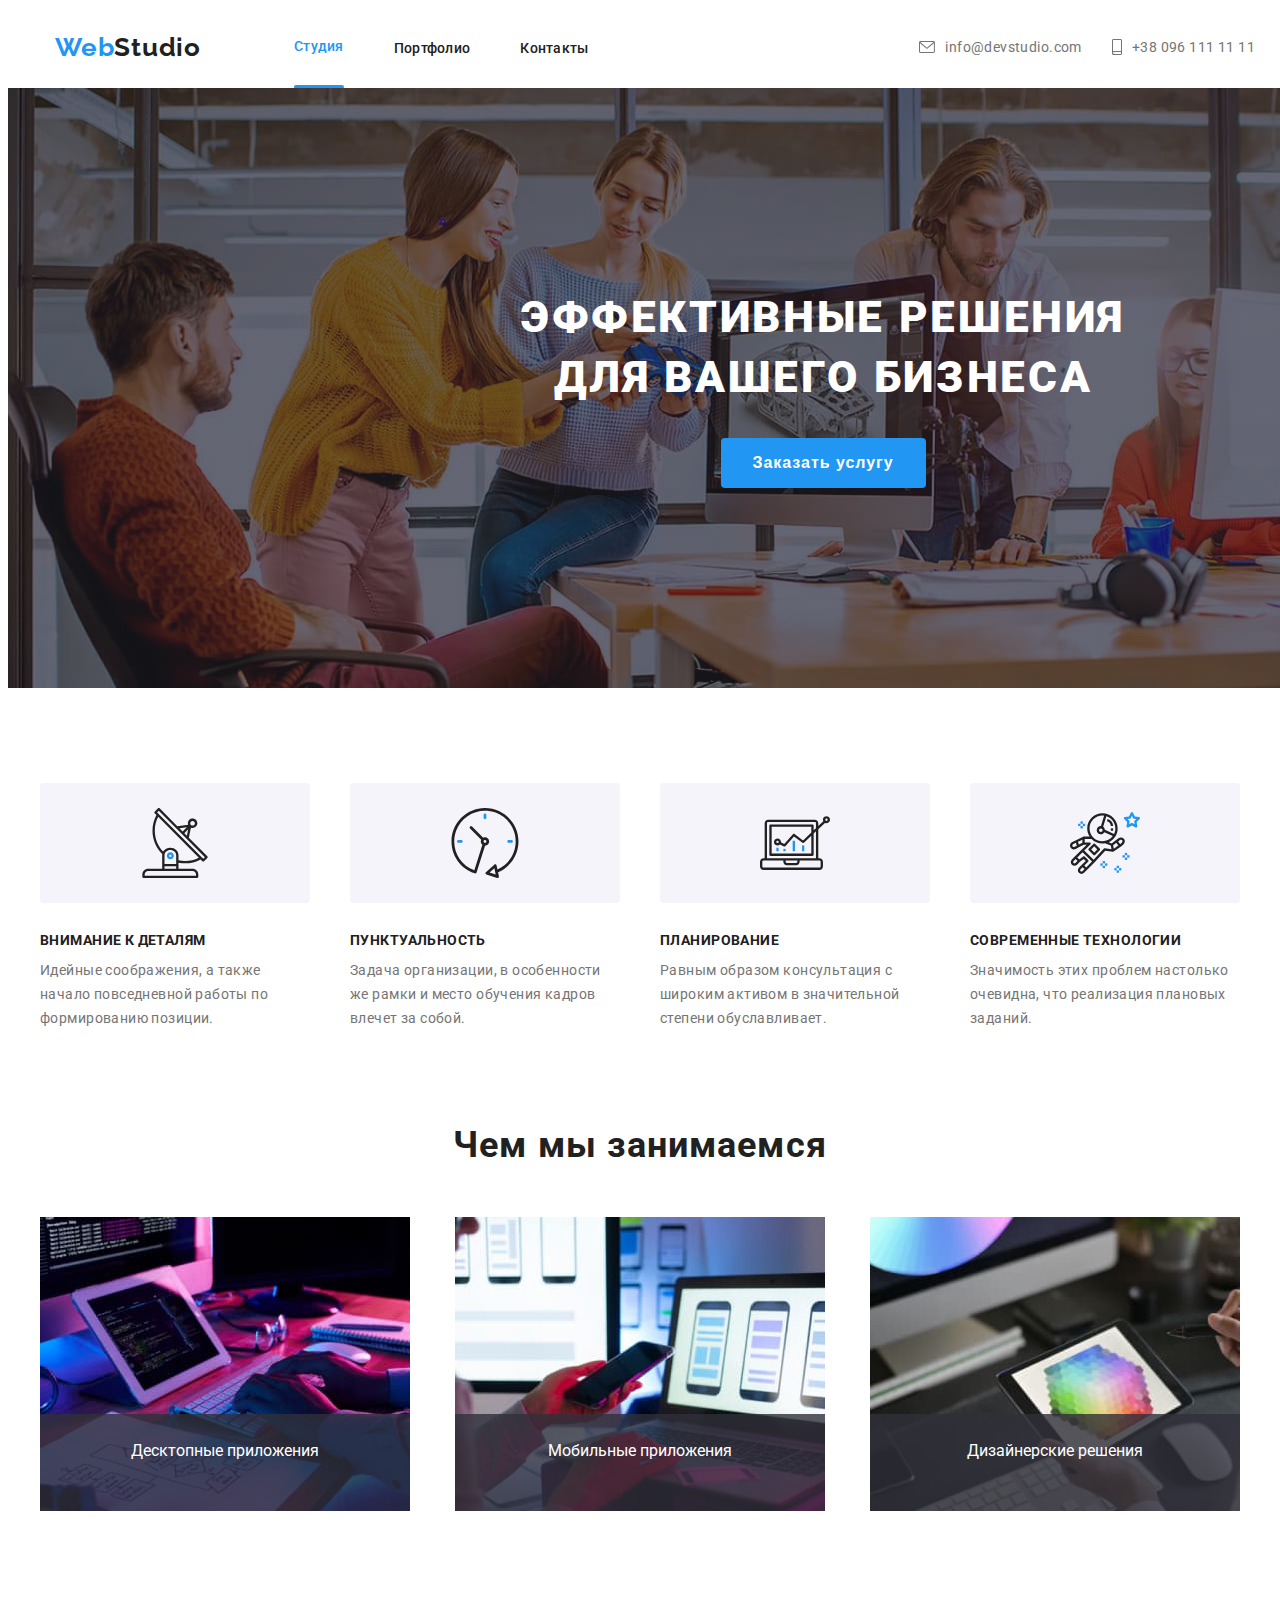
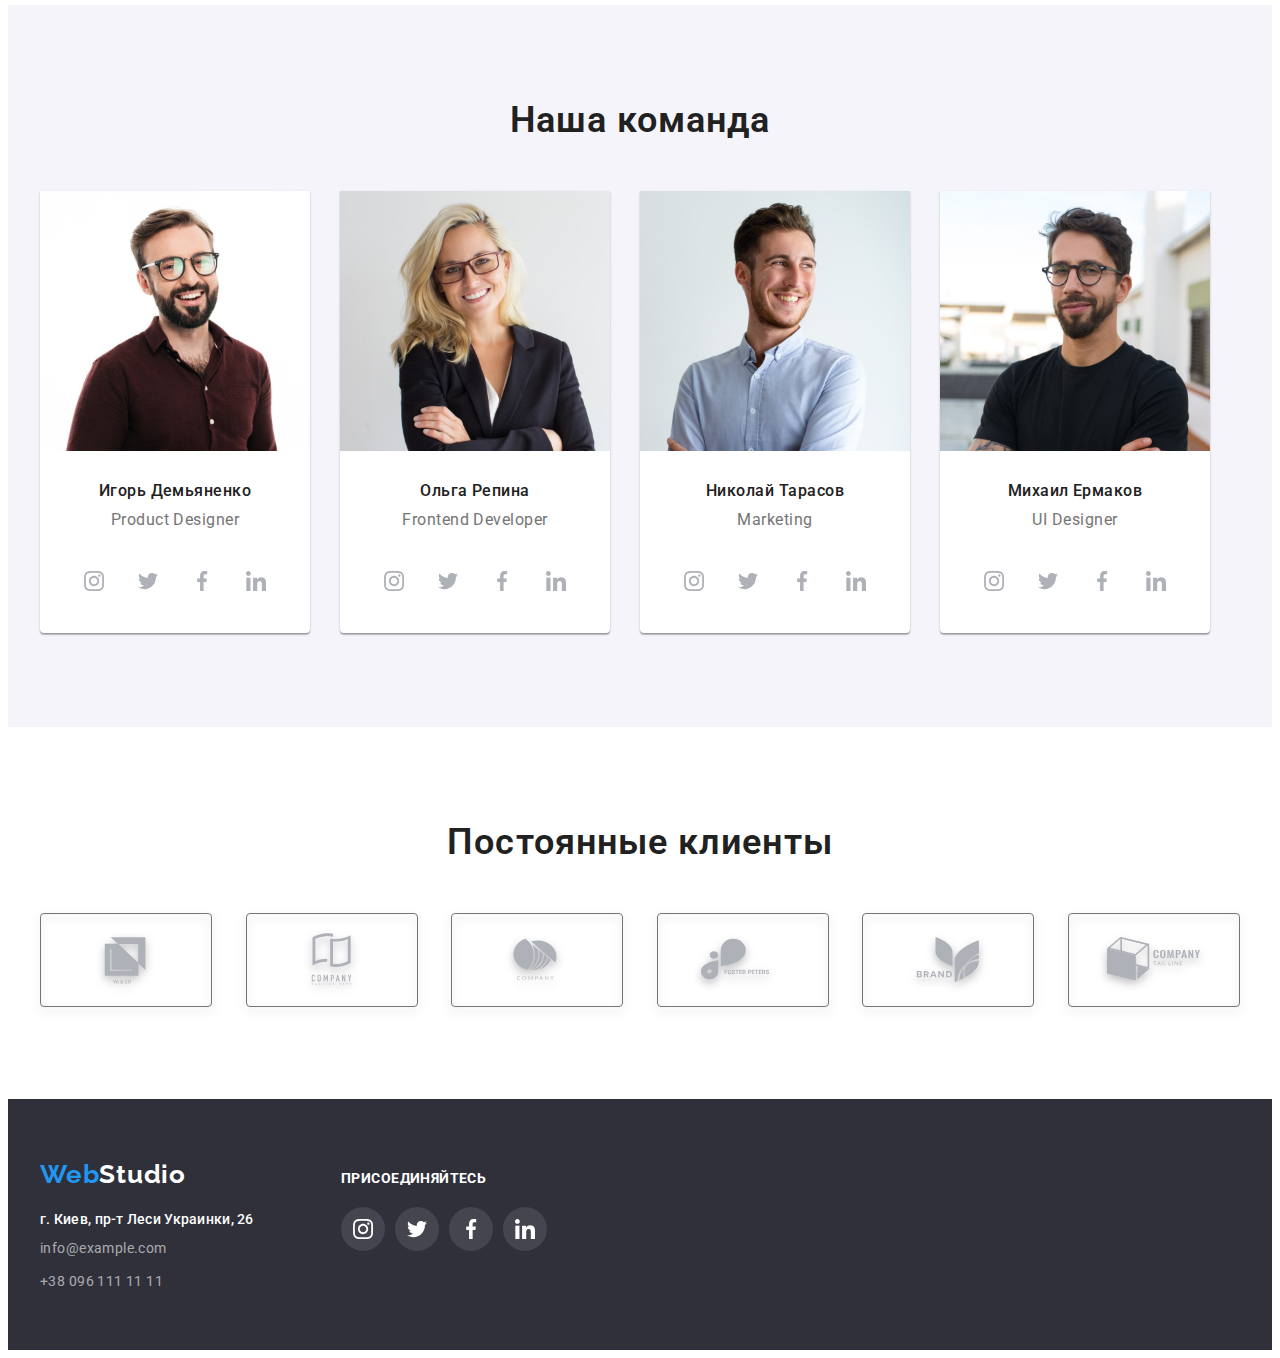
==== commit 8bfd6b80: "hw5 1901120721" ====
--- a/index.html
+++ b/index.html
@@ -71,7 +71,7 @@
             <div class="container ">
                 <ul class="list services-container">
                     <li class="serveces-box">
-                        <a href="" class="serveces-box-link link">
+                        <a href="#" class="serveces-box-link link">
                             <svg class="serveces-box-item">
                                 <use href="./images/sprite.svg#antenna"></use>
                             </svg>
@@ -82,7 +82,7 @@
                     </li>
 
                     <li class="serveces-box">
-                        <a href="" class="serveces-box-link link">
+                        <a href="#" class="serveces-box-link link">
                             <svg class="serveces-box-item">
                                 <use href="./images/sprite.svg#clock"></use>
                             </svg>
@@ -93,7 +93,7 @@
                     </li>
 
                     <li class="serveces-box">
-                        <a href="" class="serveces-box-link link">
+                        <a href="#" class="serveces-box-link link">
                             <svg class="serveces-box-item">
                                 <use href="./images/sprite.svg#diagram"></use>
                             </svg>
@@ -104,7 +104,7 @@
                     </li>
 
                     <li class="serveces-box">
-                        <a href="" class="serveces-box-link link">
+                        <a href="#" class="serveces-box-link link">
                             <svg class="serveces-box-item">
                                 <use href="./images/sprite.svg#astronaut"></use>
                             </svg>
@@ -122,12 +122,25 @@
             <div class="container">
                 <h2 class="about-title">Чем мы занимаемся</h2>
                 <ul class="list about-container">
-                    <li class=""><img src="./images/WebStudio_files/photo1.jpg" alt="работа за компьютером" width="370"
-                            height="294"></li>
-                    <li class=""><img src="./images/WebStudio_files/photo2.jpg" alt="подбор интерфейса" width="370"
-                            height="294"></li>
-                    <li class=""><img src="./images/WebStudio_files/photo3.jpg" alt="подбор градиента" width="370"
-                            height="294"></li>
+                    <li class="about-container-item">
+                        <img src="./images/WebStudio_files/photo1.jpg" alt="работа за компьютером" width="370"
+                            height="294">
+                        <p class="about-label">
+                            Десктопные приложения
+                        </p>
+                    </li>
+                    <li class="about-container-item">
+                        <img src="./images/WebStudio_files/photo2.jpg" alt="подбор интерфейса" width="370" height="294">
+                        <p class="about-label">
+                            Мобильные приложения
+                        </p>
+                    </li>
+                    <li class="about-container-item">
+                        <img src="./images/WebStudio_files/photo3.jpg" alt="подбор градиента" width="370" height="294">
+                        <p class="about-label">
+                            Дизайнерские решения
+                        </p>
+                    </li>
                 </ul>
             </div>
 
@@ -144,29 +157,29 @@
                             <h3 class="team-name-title">Игорь Демьяненко</h3>
                             <p class="team-description" lang="en">Product Designer</p>
                             <ul class="social-list list">
-                                <li href="" class="social-list-item">
-                                    <a href="" class="social-list-link">
+                                <li href="#" class="social-list-item">
+                                    <a href="#" class="social-list-link">
                                         <svg class="social-list-icon">
                                             <use href="./images/sprite.svg#instagram"></use>
                                         </svg>
                                     </a>
                                 </li>
-                                <li href="" class="social-list-item">
-                                    <a href="" class="social-list-link">
+                                <li href="#" class="social-list-item">
+                                    <a href="#" class="social-list-link">
                                         <svg class="social-list-icon">
                                             <use href="./images/sprite.svg#twitter"></use>
                                         </svg>
                                     </a>
                                 </li>
-                                <li href="" class="social-list-item">
-                                    <a href="" class="social-list-link">
+                                <li href="#" class="social-list-item">
+                                    <a href="#" class="social-list-link">
                                         <svg class="social-list-icon">
                                             <use href="./images/sprite.svg#facebook"></use>
                                         </svg>
                                     </a>
                                 </li>
-                                <li href="" class="social-list-item">
-                                    <a href="" class="social-list-link">
+                                <li href="#" class="social-list-item">
+                                    <a href="#" class="social-list-link">
                                         <svg class="social-list-icon">
                                             <use href="./images/sprite.svg#linkedin"></use>
                                         </svg>
@@ -182,29 +195,29 @@
                             <h3 class="team-name-title">Ольга Репина</h3>
                             <p class="team-description" lang="en">Frontend Developer</p>
                             <ul class="social-list list">
-                                <li href="" class="social-list-item">
-                                    <a href="" class="social-list-link">
+                                <li href="#" class="social-list-item">
+                                    <a href="#" class="social-list-link">
                                         <svg class="social-list-icon">
                                             <use href="./images/sprite.svg#instagram"></use>
                                         </svg>
                                     </a>
                                 </li>
-                                <li href="" class="social-list-item">
-                                    <a href="" class="social-list-link">
+                                <li href="#" class="social-list-item">
+                                    <a href="#" class="social-list-link">
                                         <svg class="social-list-icon">
                                             <use href="./images/sprite.svg#twitter"></use>
                                         </svg>
                                     </a>
                                 </li>
-                                <li href="" class="social-list-item">
-                                    <a href="" class="social-list-link">
+                                <li href="#" class="social-list-item">
+                                    <a href="#" class="social-list-link">
                                         <svg class="social-list-icon">
                                             <use href="./images/sprite.svg#facebook"></use>
                                         </svg>
                                     </a>
                                 </li>
-                                <li href="" class="social-list-item">
-                                    <a href="" class="social-list-link">
+                                <li href="#" class="social-list-item">
+                                    <a href="#" class="social-list-link">
                                         <svg class="social-list-icon">
                                             <use href="./images/sprite.svg#linkedin"></use>
                                         </svg>
@@ -220,29 +233,29 @@
                             <h3 class="team-name-title">Николай Тарасов</h3>
                             <p class="team-description" lang="en">Marketing</p>
                             <ul class="social-list list">
-                                <li href="" class="social-list-item">
-                                    <a href="" class="social-list-link">
+                                <li href="#" class="social-list-item">
+                                    <a href="#" class="social-list-link">
                                         <svg class="social-list-icon">
                                             <use href="./images/sprite.svg#instagram"></use>
                                         </svg>
                                     </a>
                                 </li>
-                                <li href="" class="social-list-item">
-                                    <a href="" class="social-list-link">
+                                <li href="#" class="social-list-item">
+                                    <a href="#" class="social-list-link">
                                         <svg class="social-list-icon">
                                             <use href="./images/sprite.svg#twitter"></use>
                                         </svg>
                                     </a>
                                 </li>
-                                <li href="" class="social-list-item">
-                                    <a href="" class="social-list-link">
+                                <li href="#" class="social-list-item">
+                                    <a href="#" class="social-list-link">
                                         <svg class="social-list-icon">
                                             <use href="./images/sprite.svg#facebook"></use>
                                         </svg>
                                     </a>
                                 </li>
-                                <li href="" class="social-list-item">
-                                    <a href="" class="social-list-link">
+                                <li href="#" class="social-list-item">
+                                    <a href="#" class="social-list-link">
                                         <svg class="social-list-icon">
                                             <use href="./images/sprite.svg#linkedin"></use>
                                         </svg>
@@ -258,29 +271,29 @@
                             <h2 class="team-name-title">Михаил Ермаков</h2>
                             <p class="team-description" lang="en">UI Designer</p>
                             <ul class="social-list list">
-                                <li href="" class="social-list-item">
-                                    <a href="" class="social-list-link">
+                                <li href="#" class="social-list-item">
+                                    <a href="#" class="social-list-link">
                                         <svg class="social-list-icon">
                                             <use href="./images/sprite.svg#instagram"></use>
                                         </svg>
                                     </a>
                                 </li>
-                                <li href="" class="social-list-item">
-                                    <a href="" class="social-list-link">
+                                <li href="#" class="social-list-item">
+                                    <a href="#" class="social-list-link">
                                         <svg class="social-list-icon">
                                             <use href="./images/sprite.svg#twitter"></use>
                                         </svg>
                                     </a>
                                 </li>
-                                <li href="" class="social-list-item">
-                                    <a href="" class="social-list-link">
+                                <li href="#" class="social-list-item">
+                                    <a href="#" class="social-list-link">
                                         <svg class="social-list-icon">
                                             <use href="./images/sprite.svg#facebook"></use>
                                         </svg>
                                     </a>
                                 </li>
-                                <li href="" class="social-list-item">
-                                    <a href="" class="social-list-link">
+                                <li href="#" class="social-list-item">
+                                    <a href="#" class="social-list-link">
                                         <svg class="social-list-icon">
                                             <use href="./images/sprite.svg#linkedin"></use>
                                         </svg>
@@ -299,42 +312,42 @@
                 <h2 class="clients-title">Постоянные клиенты</h2>
                 <ul class="clients list">
                     <li class="client-item">
-                        <a href="" class="client-list-link">
+                        <a href="#" class="client-list-link">
                             <svg class="client-item-icon">
                                 <use href="././images/sprite.svg#client1"></use>
                             </svg>
                         </a>
                     </li>
                     <li class="client-item">
-                        <a href="" class="client-list-link">
+                        <a href="#" class="client-list-link">
                             <svg class="client-item-icon">
                                 <use href="././images/sprite.svg#client2"></use>
                             </svg>
                         </a>
                     </li>
                     <li class="client-item">
-                        <a href="" class="client-list-link">
+                        <a href="#" class="client-list-link">
                             <svg class="client-item-icon">
                                 <use href="././images/sprite.svg#client3"></use>
                             </svg>
                         </a>
                     </li>
                     <li class="client-item">
-                        <a href="" class="client-list-link">
+                        <a href="#" class="client-list-link">
                             <svg class="client-item-icon">
                                 <use href="././images/sprite.svg#client4"></use>
                             </svg>
                         </a>
                     </li>
                     <li class="client-item">
-                        <a href="" class="client-list-link">
+                        <a href="#" class="client-list-link">
                             <svg class="client-item-icon">
                                 <use href="././images/sprite.svg#client5"></use>
                             </svg>
                         </a>
                     </li>
                     <li class="client-item">
-                        <a href="" class="client-list-link">
+                        <a href="#" class="client-list-link">
                             <svg class="client-item-icon">
                                 <use href="././images/sprite.svg#client6"></use>
                             </svg>
@@ -372,29 +385,29 @@
                 <div class="social">
                     <h2 class="footer-title">присоединяйтесь</h2>
                     <ul class="social-list list">
-                        <li href="" class="social-list-item">
-                            <a href="" class="social-list-link theme-dark">
+                        <li href="#" class="social-list-item">
+                            <a href="#" class="social-list-link theme-dark">
                                 <svg class="social-list-icon theme-dark">
                                     <use href="./images/sprite.svg#instagram"></use>
                                 </svg>
                             </a>
                         </li>
-                        <li href="" class="social-list-item">
-                            <a href="" class="social-list-link theme-dark">
+                        <li href="#" class="social-list-item">
+                            <a href="#" class="social-list-link theme-dark">
                                 <svg class="social-list-icon theme-dark">
                                     <use href="./images/sprite.svg#twitter"></use>
                                 </svg>
                             </a>
                         </li>
-                        <li href="" class="social-list-item">
-                            <a href="" class="social-list-link theme-dark">
+                        <li href="#" class="social-list-item">
+                            <a href="#" class="social-list-link theme-dark">
                                 <svg class="social-list-icon theme-dark">
                                     <use href="./images/sprite.svg#facebook"></use>
                                 </svg>
                             </a>
                         </li>
-                        <li href="" class="social-list-item">
-                            <a href="" class="social-list-link theme-dark">
+                        <li href="#" class="social-list-item">
+                            <a href="#" class="social-list-link theme-dark">
                                 <svg class="social-list-icon theme-dark">
                                     <use href="./images/sprite.svg#linkedin"></use>
                                 </svg>
--- a/css/styles.css
+++ b/css/styles.css
@@ -368,6 +368,22 @@
   margin-bottom: 50px;
 }
 
+.about-container-item {
+  position: relative;
+}
+
+.about-label {
+  position: absolute;
+  width: 370px;
+  height: 70px;
+  bottom: 0;
+  left: 0;
+  padding-top: 27px;
+  background-color: rgba(47, 48, 58, 0.8);
+  text-align: center;
+  color: var(--logo-color);
+}
+
 /* ============= END ABOUT ============= */
 
 /* ============= TEAM ============= */
@@ -574,7 +590,7 @@
 }
 
 /*.address-container {
-    height: 131px;
+  margin-right: 70px;
 }*/
 
 .address-item-footer:not(:last-child) {
@@ -607,6 +623,7 @@
   /*display: flex;
     flex-direction: column;*/
   width: 206px;
+  margin-left: 70px;
   /*height: 80px;*/
 }
 
@@ -655,10 +672,16 @@
   justify-content: center;
 }
 
-.portfolio-btn-item {
+.portfolio-btn {
+  /*box-shadow: 0px 3px 1px rgba(0, 0, 0, 0.1), 0px 1px 2px rgba(0, 0, 0, 0.08),
+    0px 2px 2px rgba(0, 0, 0, 0.12);*/
+  border-radius: 4px;
+}
+
+.portfolio-btn:focus,
+.portfolio-btn:hover {
   box-shadow: 0px 3px 1px rgba(0, 0, 0, 0.1), 0px 1px 2px rgba(0, 0, 0, 0.08),
     0px 2px 2px rgba(0, 0, 0, 0.12);
-  border-radius: 4px;
 }
 
 .portfolio-btn-item:not(:last-child) {
@@ -683,6 +706,10 @@
 }
 
 .overlay {
+  font-size: 18px;
+  line-height: 1.56;
+  letter-spacing: 0.03em;
+
   position: absolute;
   top: 0;
   left: 0;
@@ -693,7 +720,7 @@
   color: var(--logo-color);
   padding: 64px 24px;
 
-  transform: translateX(-100%);
+  transform: translateY(100%);
   transition: transform 250ms cubic-bezier(0.4, 0, 0.2, 1);
   /*padding-top: 63px;
     padding-left: 24px;
@@ -703,7 +730,7 @@
 
 .portfolio-box-link:hover .overlay,
 .portfolio-box-link:focus .overlay {
-  transform: translateX(0%);
+  transform: translateY(0%);
 }
 
 .portfolio-box {
